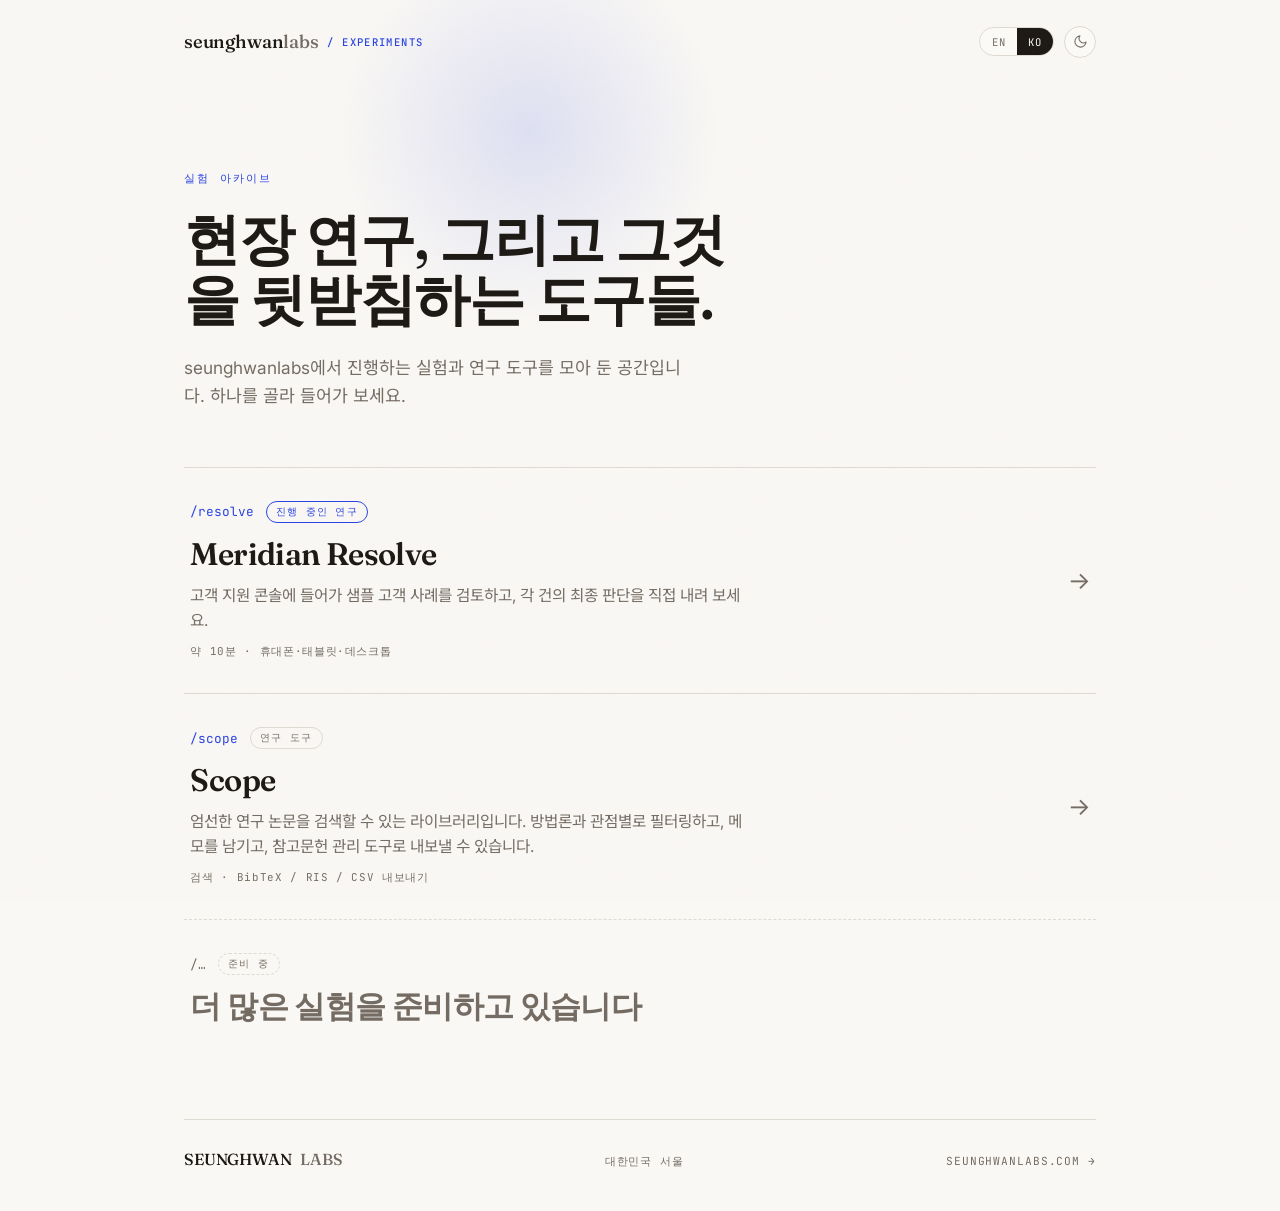
==== public/index.html @ 3697a8cb "Scaffold the experiments hub Static index for experiments.seunghwanlabs.com listing each experiment " ====
<!doctype html>
<html lang="ko">
  <head>
    <meta charset="UTF-8" />
    <meta name="viewport" content="width=device-width, initial-scale=1.0" />
    <title>experiments · seunghwanlabs</title>
    <meta name="description" content="Field studies and research tools from seunghwanlabs." />
    <link rel="icon" href="/favicon.svg" type="image/svg+xml" />
    <meta property="og:title" content="experiments · seunghwanlabs" />
    <meta property="og:description" content="Field studies and research tools from seunghwanlabs." />
    <meta property="og:type" content="website" />
    <meta property="og:url" content="https://experiments.seunghwanlabs.com" />
    <link rel="preconnect" href="https://fonts.googleapis.com" />
    <link rel="preconnect" href="https://fonts.gstatic.com" crossorigin />
    <link
      href="https://fonts.googleapis.com/css2?family=Fraunces:opsz,wght@9..144,400;9..144,500;9..144,600&family=Inter:wght@400;500;600&family=JetBrains+Mono:wght@400;500&family=Noto+Sans+KR:wght@400;500;700&display=swap"
      rel="stylesheet"
    />
    <style>
      :root {
        --bg: hsl(40 30% 97%);
        --fg: hsl(30 16% 9%);
        --card: hsl(42 38% 98%);
        --muted: hsl(38 22% 92%);
        --muted-fg: hsl(32 8% 42%);
        --border: hsl(34 17% 85%);
        --brand: hsl(231 76% 52%);
        --serif: "Fraunces", Georgia, serif;
        --sans: "Inter", "Noto Sans KR", system-ui, sans-serif;
        --mono: "JetBrains Mono", ui-monospace, Menlo, monospace;
      }
      :root[data-theme="dark"] {
        --bg: hsl(30 14% 7%);
        --fg: hsl(38 24% 90%);
        --card: hsl(30 12% 10%);
        --muted: hsl(32 10% 15%);
        --muted-fg: hsl(36 11% 58%);
        --border: hsl(33 10% 18%);
        --brand: hsl(230 92% 68%);
      }

      * { box-sizing: border-box; margin: 0; padding: 0; }
      html { scroll-behavior: smooth; }
      body {
        background: var(--bg);
        color: var(--fg);
        font-family: var(--sans);
        -webkit-font-smoothing: antialiased;
        text-rendering: optimizeLegibility;
        min-height: 100vh;
        position: relative;
        overflow-x: hidden;
      }
      ::selection { background: hsl(var(--brand) / 0.2); }

      .grain {
        position: fixed; inset: 0; pointer-events: none; z-index: 60; opacity: 0.04;
        background-image: url("data:image/svg+xml,%3Csvg xmlns='http://www.w3.org/2000/svg'%3E%3Cfilter id='n'%3E%3CfeTurbulence type='fractalNoise' baseFrequency='0.8' numOctaves='2' stitchTiles='stitch'/%3E%3C/filter%3E%3Crect width='100%25' height='100%25' filter='url(%23n)'/%3E%3C/svg%3E");
        background-size: 180px 180px;
      }

      .wrap { max-width: 62rem; margin: 0 auto; padding: 0 1.5rem; }
      @media (min-width: 720px) { .wrap { padding: 0 2.5rem; } }

      .headline-face {
        font-family: var(--serif);
        font-optical-sizing: auto;
        font-variation-settings: "opsz" 40;
        font-weight: 600;
        letter-spacing: -0.02em;
      }

      .topbar {
        position: relative; z-index: 10;
        display: flex; align-items: center; justify-content: space-between;
        gap: 1rem; padding: 1.6rem 0;
      }
      .wordmark { font-family: var(--serif); font-weight: 500; font-size: 1.15rem; letter-spacing: -0.01em; color: var(--fg); text-decoration: none; display: inline-flex; align-items: baseline; gap: 0.55rem; }
      .wordmark .labs { color: var(--muted-fg); }
      .wordmark .slash { font-family: var(--mono); font-size: 0.66rem; font-weight: 500; letter-spacing: 0.13em; text-transform: uppercase; color: var(--brand); align-self: center; }

      .controls { display: flex; align-items: center; gap: 0.6rem; }
      .seg { display: inline-flex; border: 1px solid var(--border); border-radius: 999px; overflow: hidden; background: var(--card); }
      .seg button { font-family: var(--mono); font-size: 0.66rem; letter-spacing: 0.1em; padding: 0.4rem 0.7rem; border: 0; background: transparent; color: var(--muted-fg); cursor: pointer; transition: color 0.2s, background 0.2s; }
      .seg button[aria-pressed="true"] { background: var(--fg); color: var(--bg); }
      .icon-btn { display: inline-grid; place-items: center; width: 2rem; height: 2rem; border: 1px solid var(--border); border-radius: 999px; background: var(--card); color: var(--muted-fg); cursor: pointer; transition: color 0.2s, border-color 0.2s; }
      .icon-btn:hover { color: var(--fg); border-color: var(--muted-fg); }
      .icon-btn svg { width: 15px; height: 15px; }
      :root[data-theme="dark"] .icon-btn .i-sun { display: block; }
      :root[data-theme="dark"] .icon-btn .i-moon { display: none; }
      .icon-btn .i-sun { display: none; }
      .icon-btn .i-moon { display: block; }
      :focus-visible { outline: 2px solid var(--brand); outline-offset: 3px; border-radius: 4px; }

      .hero { position: relative; z-index: 5; padding: 3.5rem 0 2.5rem; }
      @media (min-width: 720px) { .hero { padding: 5.5rem 0 3.5rem; } }
      .hero::before {
        content: ""; position: absolute; z-index: -1; top: -14rem; left: 8%; width: 34rem; height: 34rem;
        background: radial-gradient(closest-side, hsl(231 76% 52% / 0.13), transparent 70%);
        pointer-events: none;
      }
      .eyebrow { font-family: var(--mono); font-size: 0.7rem; letter-spacing: 0.2em; text-transform: uppercase; color: var(--brand); margin-bottom: 1.4rem; }
      .headline { font-size: clamp(2.1rem, 5.5vw, 3.5rem); line-height: 1.08; text-wrap: balance; max-width: 20ch; color: var(--fg); }
      .lede { color: var(--muted-fg); margin-top: 1.5rem; max-width: 46ch; font-size: 1.08rem; line-height: 1.65; }

      .experiments { position: relative; z-index: 5; padding-bottom: 3rem; }
      .exp {
        display: flex; align-items: center; gap: 1.5rem;
        padding: 2.1rem 0.4rem; border-top: 1px solid var(--border);
        text-decoration: none; color: inherit; cursor: pointer;
        transition: background 0.35s, padding 0.35s;
      }
      .exp:hover { background: hsl(var(--brand) / 0.04); padding-left: 1rem; padding-right: 1rem; }
      .exp-main { flex: 1; min-width: 0; }
      .exp-head { display: flex; align-items: center; gap: 0.7rem; margin-bottom: 0.7rem; flex-wrap: wrap; }
      .exp-path { font-family: var(--mono); font-size: 0.8rem; color: var(--brand); }
      .exp-tag { font-family: var(--mono); font-size: 0.62rem; letter-spacing: 0.12em; text-transform: uppercase; color: var(--muted-fg); border: 1px solid var(--border); border-radius: 999px; padding: 0.18rem 0.6rem; }
      .exp-tag.active { color: var(--brand); border-color: hsl(var(--brand) / 0.4); }
      .exp-name { font-size: clamp(1.5rem, 3.4vw, 1.95rem); margin-bottom: 0.6rem; transition: color 0.25s; }
      .exp:hover .exp-name { color: var(--brand); }
      .exp-desc { color: var(--muted-fg); margin-bottom: 0.7rem; max-width: 56ch; line-height: 1.6; font-size: 0.98rem; }
      .exp-meta { font-family: var(--mono); font-size: 0.68rem; letter-spacing: 0.06em; color: var(--muted-fg); }
      .exp-enter { font-size: 1.5rem; color: var(--muted-fg); flex-shrink: 0; transition: transform 0.35s, color 0.25s; }
      .exp:hover .exp-enter { color: var(--brand); transform: translateX(5px); }

      .exp-soon { border-top: 1px dashed var(--border); cursor: default; opacity: 0.62; }
      .exp-soon:hover { background: transparent; padding-left: 0.4rem; padding-right: 0.4rem; }
      .exp-soon .exp-name, .exp-soon .exp-path { color: var(--muted-fg); }
      .exp-soon .exp-tag { border-style: dashed; }

      .footer { position: relative; z-index: 5; display: flex; flex-wrap: wrap; gap: 0.6rem 1.4rem; align-items: baseline; justify-content: space-between; border-top: 1px solid var(--border); padding: 1.8rem 0 2.6rem; font-family: var(--mono); font-size: 0.7rem; letter-spacing: 0.08em; text-transform: uppercase; color: var(--muted-fg); }
      .footer a { color: var(--muted-fg); text-decoration: none; transition: color 0.2s; }
      .footer a:hover { color: var(--brand); }

      .rise { opacity: 0; transform: translateY(14px); animation: rise 0.7s cubic-bezier(0.22,1,0.36,1) forwards; }
      @keyframes rise { to { opacity: 1; transform: none; } }
      @media (prefers-reduced-motion: reduce) {
        .rise { animation: none; opacity: 1; transform: none; }
        .exp, .exp-name, .exp-enter { transition: none; }
      }
    </style>
  </head>
  <body>
    <div class="grain" aria-hidden="true"></div>

    <div class="wrap">
      <header class="topbar rise">
        <a class="wordmark" href="https://seunghwanlabs.com">
          <span>seunghwan<span class="labs">labs</span></span>
          <span class="slash">/ experiments</span>
        </a>
        <div class="controls">
          <div class="seg" role="group" aria-label="Language">
            <button type="button" data-lang="en">EN</button>
            <button type="button" data-lang="ko">KO</button>
          </div>
          <button type="button" class="icon-btn" id="theme" aria-label="Toggle light or dark theme">
            <svg class="i-moon" viewBox="0 0 24 24" fill="none" stroke="currentColor" stroke-width="1.7" stroke-linecap="round" stroke-linejoin="round"><path d="M21 12.79A9 9 0 1 1 11.21 3 7 7 0 0 0 21 12.79z"/></svg>
            <svg class="i-sun" viewBox="0 0 24 24" fill="none" stroke="currentColor" stroke-width="1.7" stroke-linecap="round" stroke-linejoin="round"><circle cx="12" cy="12" r="4"/><path d="M12 2v2M12 20v2M4.9 4.9l1.4 1.4M17.7 17.7l1.4 1.4M2 12h2M20 12h2M4.9 19.1l1.4-1.4M17.7 6.3l1.4-1.4"/></svg>
          </button>
        </div>
      </header>

      <main>
        <section class="hero">
          <p class="eyebrow rise" style="animation-delay:0.05s" data-en="Experiments" data-ko="실험 아카이브">Experiments</p>
          <h1 class="headline headline-face rise" style="animation-delay:0.12s" data-en="Field studies, and the tools behind them." data-ko="현장 연구, 그리고 그것을 뒷받침하는 도구들.">Field studies, and the tools behind them.</h1>
          <p class="lede rise" style="animation-delay:0.2s" data-en="A working space for the experiments and research tools coming out of seunghwanlabs. Pick one to step inside." data-ko="seunghwanlabs에서 진행하는 실험과 연구 도구를 모아 둔 공간입니다. 하나를 골라 들어가 보세요.">A working space for the experiments and research tools coming out of seunghwanlabs. Pick one to step inside.</p>
        </section>

        <section class="experiments" aria-label="Experiments">
          <a class="exp rise" style="animation-delay:0.3s" href="/resolve">
            <div class="exp-main">
              <div class="exp-head">
                <span class="exp-path">/resolve</span>
                <span class="exp-tag active" data-en="Active study" data-ko="진행 중인 연구">Active study</span>
              </div>
              <h2 class="exp-name headline-face">Meridian Resolve</h2>
              <p class="exp-desc" data-en="Step into a support console, review a set of sample customer cases, and make the final call on each." data-ko="고객 지원 콘솔에 들어가 샘플 고객 사례를 검토하고, 각 건의 최종 판단을 직접 내려 보세요.">Step into a support console, review a set of sample customer cases, and make the final call on each.</p>
              <p class="exp-meta" data-en="About 10 minutes · Phone, tablet, or desktop" data-ko="약 10분 · 휴대폰·태블릿·데스크톱">About 10 minutes · Phone, tablet, or desktop</p>
            </div>
            <span class="exp-enter" aria-hidden="true">&#8594;</span>
          </a>

          <a class="exp rise" style="animation-delay:0.38s" href="/scope">
            <div class="exp-main">
              <div class="exp-head">
                <span class="exp-path">/scope</span>
                <span class="exp-tag" data-en="Research tool" data-ko="연구 도구">Research tool</span>
              </div>
              <h2 class="exp-name headline-face">Scope</h2>
              <p class="exp-desc" data-en="A curated, searchable library of research papers. Filter by method and lens, keep notes, and export to your reference manager." data-ko="엄선한 연구 논문을 검색할 수 있는 라이브러리입니다. 방법론과 관점별로 필터링하고, 메모를 남기고, 참고문헌 관리 도구로 내보낼 수 있습니다.">A curated, searchable library of research papers. Filter by method and lens, keep notes, and export to your reference manager.</p>
              <p class="exp-meta" data-en="Search · BibTeX / RIS / CSV export" data-ko="검색 · BibTeX / RIS / CSV 내보내기">Search · BibTeX / RIS / CSV export</p>
            </div>
            <span class="exp-enter" aria-hidden="true">&#8594;</span>
          </a>

          <div class="exp exp-soon rise" style="animation-delay:0.46s" aria-disabled="true">
            <div class="exp-main">
              <div class="exp-head">
                <span class="exp-path">/&#8230;</span>
                <span class="exp-tag" data-en="Coming soon" data-ko="준비 중">Coming soon</span>
              </div>
              <h2 class="exp-name headline-face" data-en="More experiments in the works" data-ko="더 많은 실험을 준비하고 있습니다">More experiments in the works</h2>
            </div>
          </div>
        </section>
      </main>

      <footer class="footer">
        <span class="wordmark" style="font-size:1rem">seunghwan<span class="labs">labs</span></span>
        <span data-en="Seoul, South Korea" data-ko="대한민국 서울">Seoul, South Korea</span>
        <a href="https://seunghwanlabs.com">seunghwanlabs.com &#8594;</a>
      </footer>
    </div>

    <script>
      (function () {
        var root = document.documentElement;
        try {
          var prefersDark = window.matchMedia && window.matchMedia("(prefers-color-scheme: dark)").matches;
          root.setAttribute("data-theme", prefersDark ? "dark" : "light");
        } catch (e) { root.setAttribute("data-theme", "light"); }

        document.getElementById("theme").addEventListener("click", function () {
          root.setAttribute("data-theme", root.getAttribute("data-theme") === "dark" ? "light" : "dark");
        });

        var nodes = document.querySelectorAll("[data-en]");
        var buttons = document.querySelectorAll(".seg button");
        function setLang(lang) {
          nodes.forEach(function (n) {
            var v = n.getAttribute("data-" + lang);
            if (v !== null) n.textContent = v;
          });
          root.setAttribute("lang", lang);
          buttons.forEach(function (b) {
            b.setAttribute("aria-pressed", String(b.getAttribute("data-lang") === lang));
          });
        }
        buttons.forEach(function (b) {
          b.addEventListener("click", function () { setLang(b.getAttribute("data-lang")); });
        });
        setLang("ko");
      })();
    </script>
  </body>
</html>
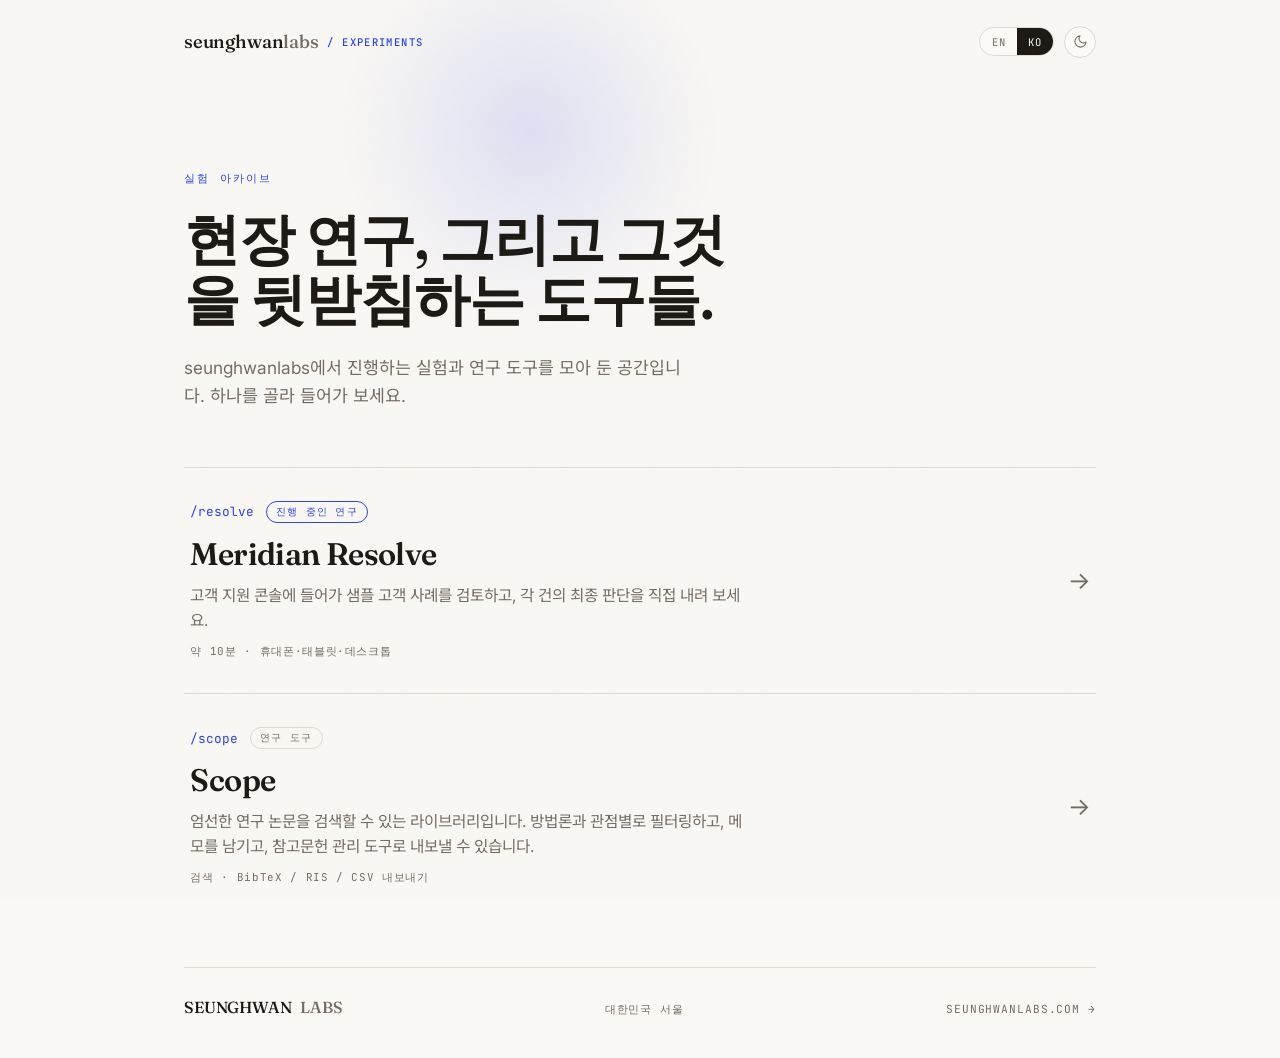
==== commit 4b51839b: "Remove the 'more experiments coming' placeholder row from the hub Co-Authored-By: Claude Opus 4.8 <n" ====
--- a/public/index.html
+++ b/public/index.html
@@ -169,7 +169,7 @@
         </section>
 
         <section class="experiments" aria-label="Experiments">
-          <a class="exp rise" style="animation-delay:0.3s" href="/resolve">
+          <a class="exp rise" style="animation-delay:0.3s" href="/resolve/">
             <div class="exp-main">
               <div class="exp-head">
                 <span class="exp-path">/resolve</span>
@@ -182,7 +182,7 @@
             <span class="exp-enter" aria-hidden="true">&#8594;</span>
           </a>
 
-          <a class="exp rise" style="animation-delay:0.38s" href="/scope">
+          <a class="exp rise" style="animation-delay:0.38s" href="/scope/">
             <div class="exp-main">
               <div class="exp-head">
                 <span class="exp-path">/scope</span>
@@ -194,16 +194,6 @@
             </div>
             <span class="exp-enter" aria-hidden="true">&#8594;</span>
           </a>
-
-          <div class="exp exp-soon rise" style="animation-delay:0.46s" aria-disabled="true">
-            <div class="exp-main">
-              <div class="exp-head">
-                <span class="exp-path">/&#8230;</span>
-                <span class="exp-tag" data-en="Coming soon" data-ko="준비 중">Coming soon</span>
-              </div>
-              <h2 class="exp-name headline-face" data-en="More experiments in the works" data-ko="더 많은 실험을 준비하고 있습니다">More experiments in the works</h2>
-            </div>
-          </div>
         </section>
       </main>
 
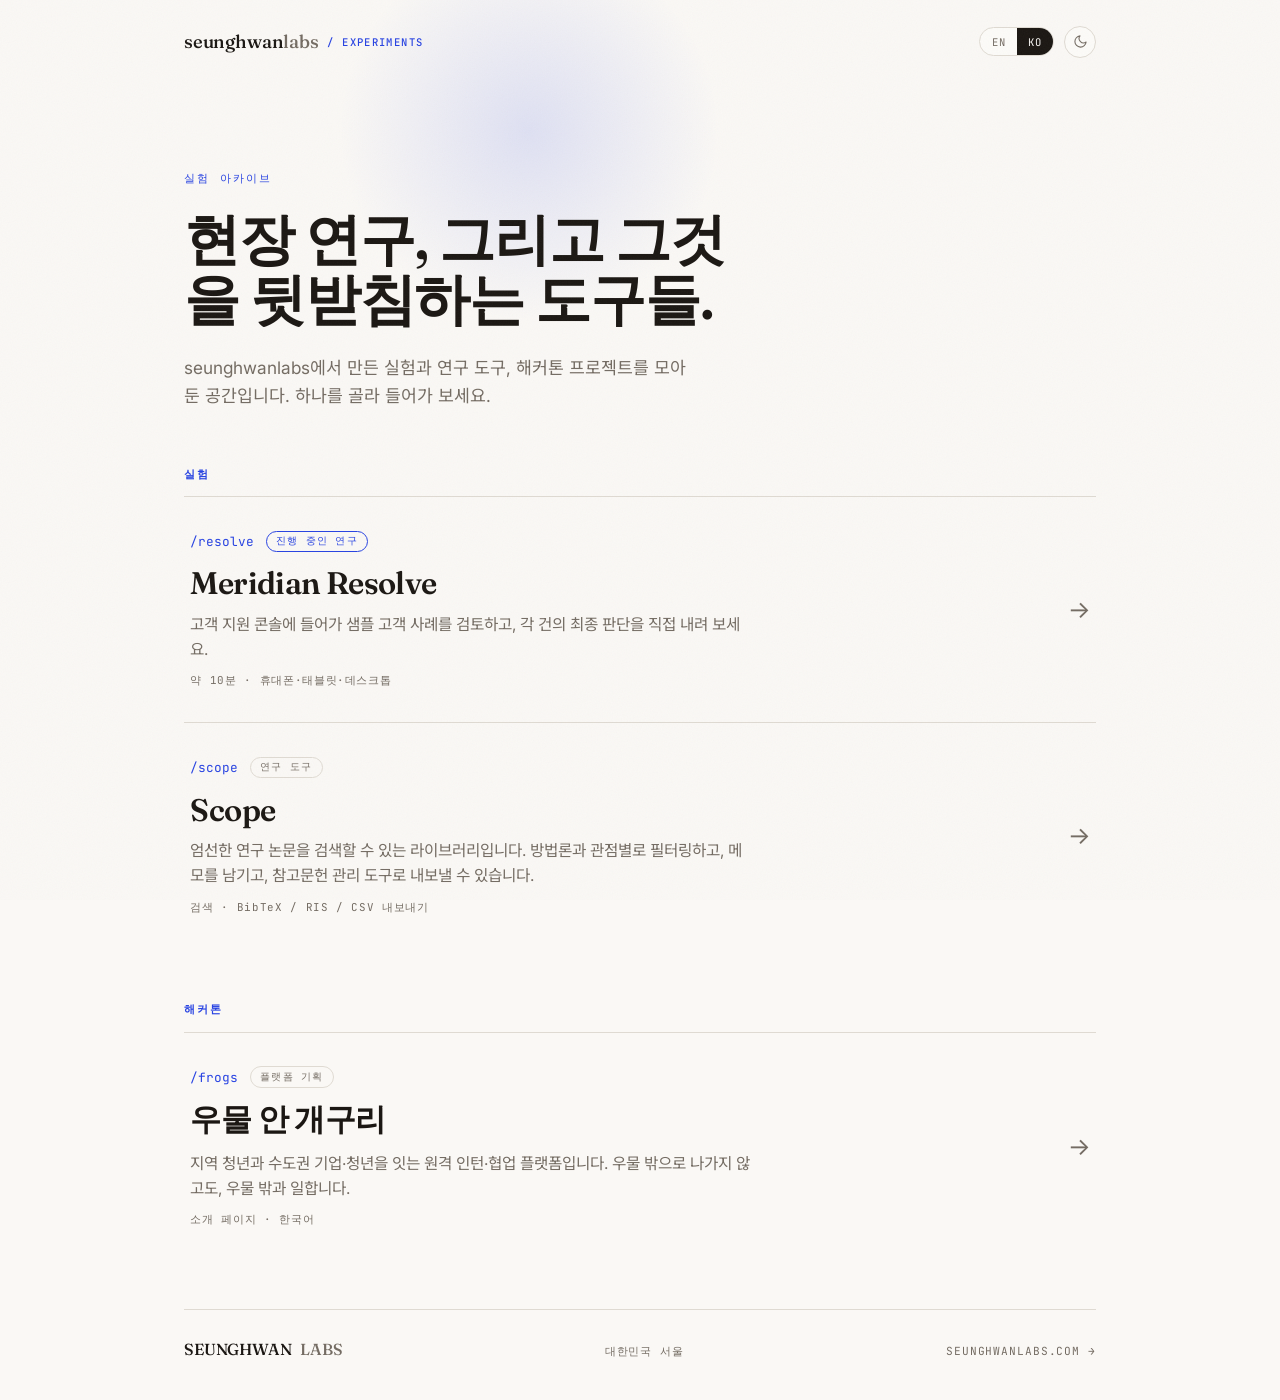
==== commit 02e05840: "Add a Hackathon group to the hub with the Frog in the Well project Host the hackathon pitch page (a " ====
--- a/public/index.html
+++ b/public/index.html
@@ -123,10 +123,9 @@
       .exp-enter { font-size: 1.5rem; color: var(--muted-fg); flex-shrink: 0; transition: transform 0.35s, color 0.25s; }
       .exp:hover .exp-enter { color: var(--brand); transform: translateX(5px); }
 
-      .exp-soon { border-top: 1px dashed var(--border); cursor: default; opacity: 0.62; }
-      .exp-soon:hover { background: transparent; padding-left: 0.4rem; padding-right: 0.4rem; }
-      .exp-soon .exp-name, .exp-soon .exp-path { color: var(--muted-fg); }
-      .exp-soon .exp-tag { border-style: dashed; }
+      /* Heading above each group of entries */
+      .group { font-family: var(--mono); font-size: 0.68rem; letter-spacing: 0.2em; text-transform: uppercase; color: var(--brand); margin: 3.4rem 0 0.9rem; }
+      .group:first-child { margin-top: 0; }
 
       .footer { position: relative; z-index: 5; display: flex; flex-wrap: wrap; gap: 0.6rem 1.4rem; align-items: baseline; justify-content: space-between; border-top: 1px solid var(--border); padding: 1.8rem 0 2.6rem; font-family: var(--mono); font-size: 0.7rem; letter-spacing: 0.08em; text-transform: uppercase; color: var(--muted-fg); }
       .footer a { color: var(--muted-fg); text-decoration: none; transition: color 0.2s; }
@@ -165,10 +164,12 @@
         <section class="hero">
           <p class="eyebrow rise" style="animation-delay:0.05s" data-en="Experiments" data-ko="실험 아카이브">Experiments</p>
           <h1 class="headline headline-face rise" style="animation-delay:0.12s" data-en="Field studies, and the tools behind them." data-ko="현장 연구, 그리고 그것을 뒷받침하는 도구들.">Field studies, and the tools behind them.</h1>
-          <p class="lede rise" style="animation-delay:0.2s" data-en="A working space for the experiments and research tools coming out of seunghwanlabs. Pick one to step inside." data-ko="seunghwanlabs에서 진행하는 실험과 연구 도구를 모아 둔 공간입니다. 하나를 골라 들어가 보세요.">A working space for the experiments and research tools coming out of seunghwanlabs. Pick one to step inside.</p>
+          <p class="lede rise" style="animation-delay:0.2s" data-en="A working space for the experiments, research tools, and hackathon projects coming out of seunghwanlabs. Pick one to step inside." data-ko="seunghwanlabs에서 만든 실험과 연구 도구, 해커톤 프로젝트를 모아 둔 공간입니다. 하나를 골라 들어가 보세요.">A working space for the experiments, research tools, and hackathon projects coming out of seunghwanlabs. Pick one to step inside.</p>
         </section>
 
         <section class="experiments" aria-label="Experiments">
+          <h2 class="group rise" style="animation-delay:0.26s" data-en="Experiments" data-ko="실험">Experiments</h2>
+
           <a class="exp rise" style="animation-delay:0.3s" href="/resolve/">
             <div class="exp-main">
               <div class="exp-head">
@@ -191,6 +192,21 @@
               <h2 class="exp-name headline-face">Scope</h2>
               <p class="exp-desc" data-en="A curated, searchable library of research papers. Filter by method and lens, keep notes, and export to your reference manager." data-ko="엄선한 연구 논문을 검색할 수 있는 라이브러리입니다. 방법론과 관점별로 필터링하고, 메모를 남기고, 참고문헌 관리 도구로 내보낼 수 있습니다.">A curated, searchable library of research papers. Filter by method and lens, keep notes, and export to your reference manager.</p>
               <p class="exp-meta" data-en="Search · BibTeX / RIS / CSV export" data-ko="검색 · BibTeX / RIS / CSV 내보내기">Search · BibTeX / RIS / CSV export</p>
+            </div>
+            <span class="exp-enter" aria-hidden="true">&#8594;</span>
+          </a>
+
+          <h2 class="group rise" style="animation-delay:0.46s" data-en="Hackathon" data-ko="해커톤">Hackathon</h2>
+
+          <a class="exp rise" style="animation-delay:0.5s" href="/frogs/">
+            <div class="exp-main">
+              <div class="exp-head">
+                <span class="exp-path">/frogs</span>
+                <span class="exp-tag" data-en="Platform concept" data-ko="플랫폼 기획">Platform concept</span>
+              </div>
+              <h2 class="exp-name headline-face" data-en="Frog in the Well" data-ko="우물 안 개구리">Frog in the Well</h2>
+              <p class="exp-desc" data-en="A remote internship and collaboration platform connecting young people in Korea's regions with companies and peers in the capital area. Work with the world beyond the well, without leaving it." data-ko="지역 청년과 수도권 기업·청년을 잇는 원격 인턴·협업 플랫폼입니다. 우물 밖으로 나가지 않고도, 우물 밖과 일합니다.">A remote internship and collaboration platform connecting young people in Korea's regions with companies and peers in the capital area. Work with the world beyond the well, without leaving it.</p>
+              <p class="exp-meta" data-en="Pitch page · Korean" data-ko="소개 페이지 · 한국어">Pitch page · Korean</p>
             </div>
             <span class="exp-enter" aria-hidden="true">&#8594;</span>
           </a>
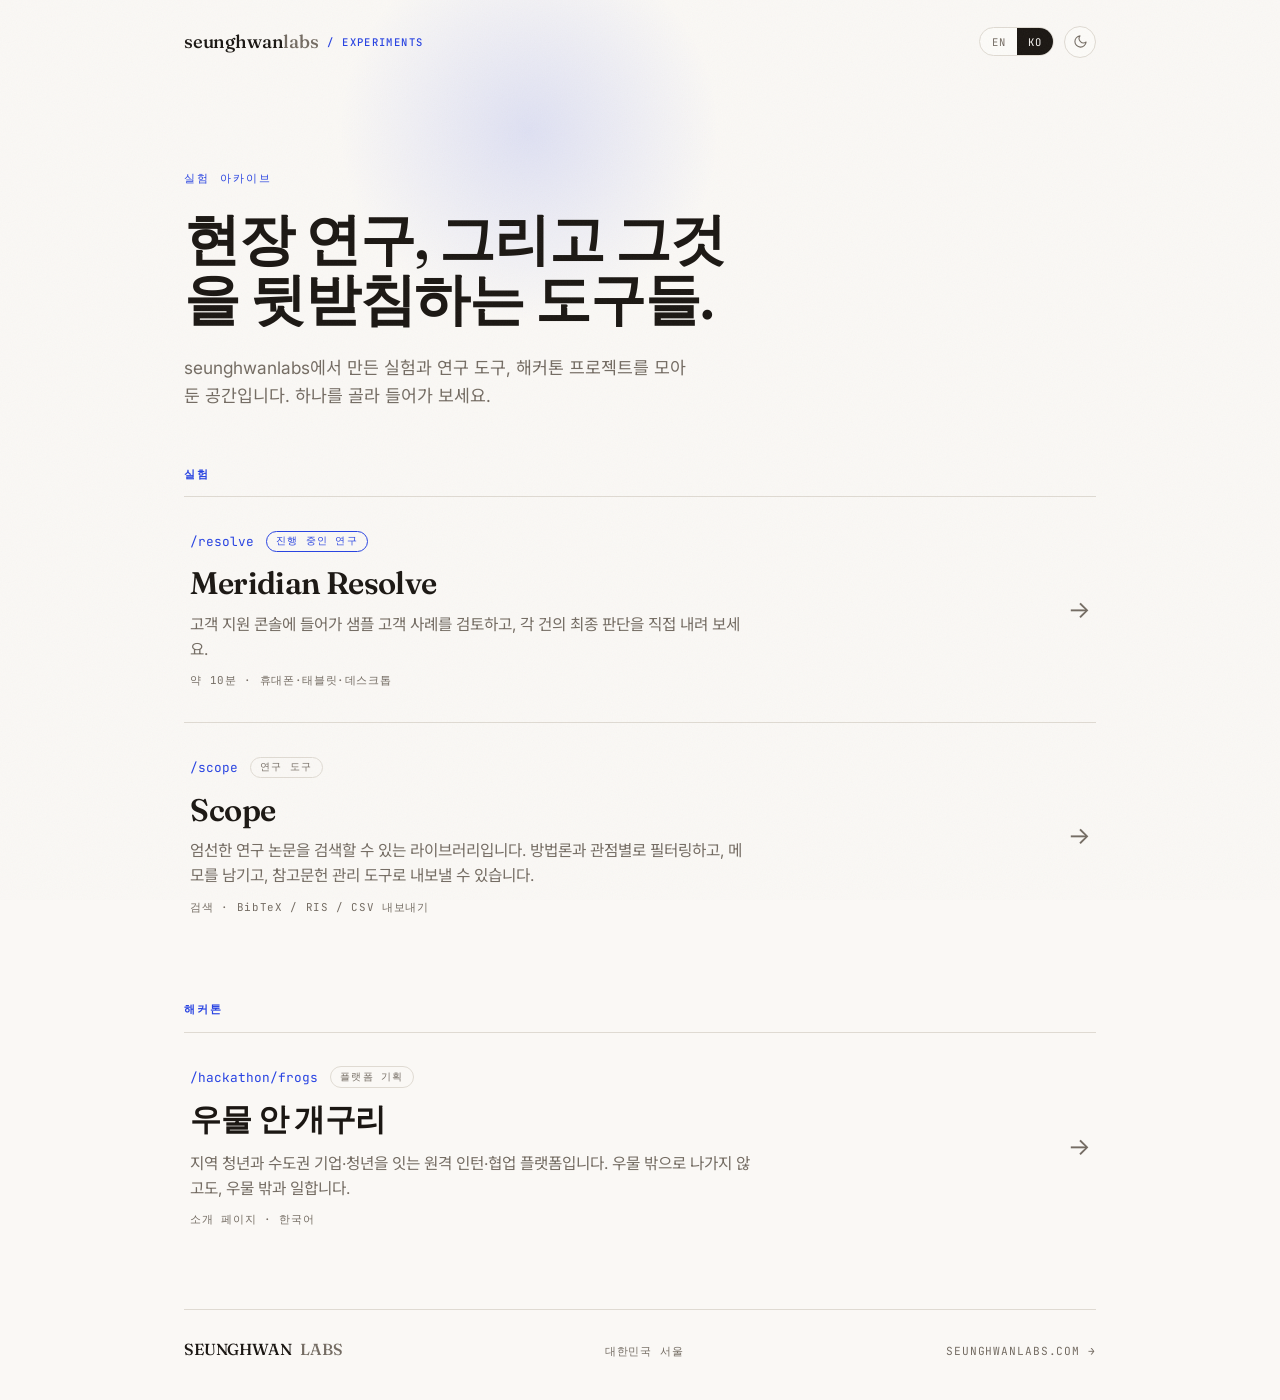
==== commit 38becfc8: "Namespace the hackathon entry at /hackathon/frogs Group hackathon projects under their own path pref" ====
--- a/public/index.html
+++ b/public/index.html
@@ -198,10 +198,10 @@
 
           <h2 class="group rise" style="animation-delay:0.46s" data-en="Hackathon" data-ko="해커톤">Hackathon</h2>
 
-          <a class="exp rise" style="animation-delay:0.5s" href="/frogs/">
+          <a class="exp rise" style="animation-delay:0.5s" href="/hackathon/frogs/">
             <div class="exp-main">
               <div class="exp-head">
-                <span class="exp-path">/frogs</span>
+                <span class="exp-path">/hackathon/frogs</span>
                 <span class="exp-tag" data-en="Platform concept" data-ko="플랫폼 기획">Platform concept</span>
               </div>
               <h2 class="exp-name headline-face" data-en="Frog in the Well" data-ko="우물 안 개구리">Frog in the Well</h2>
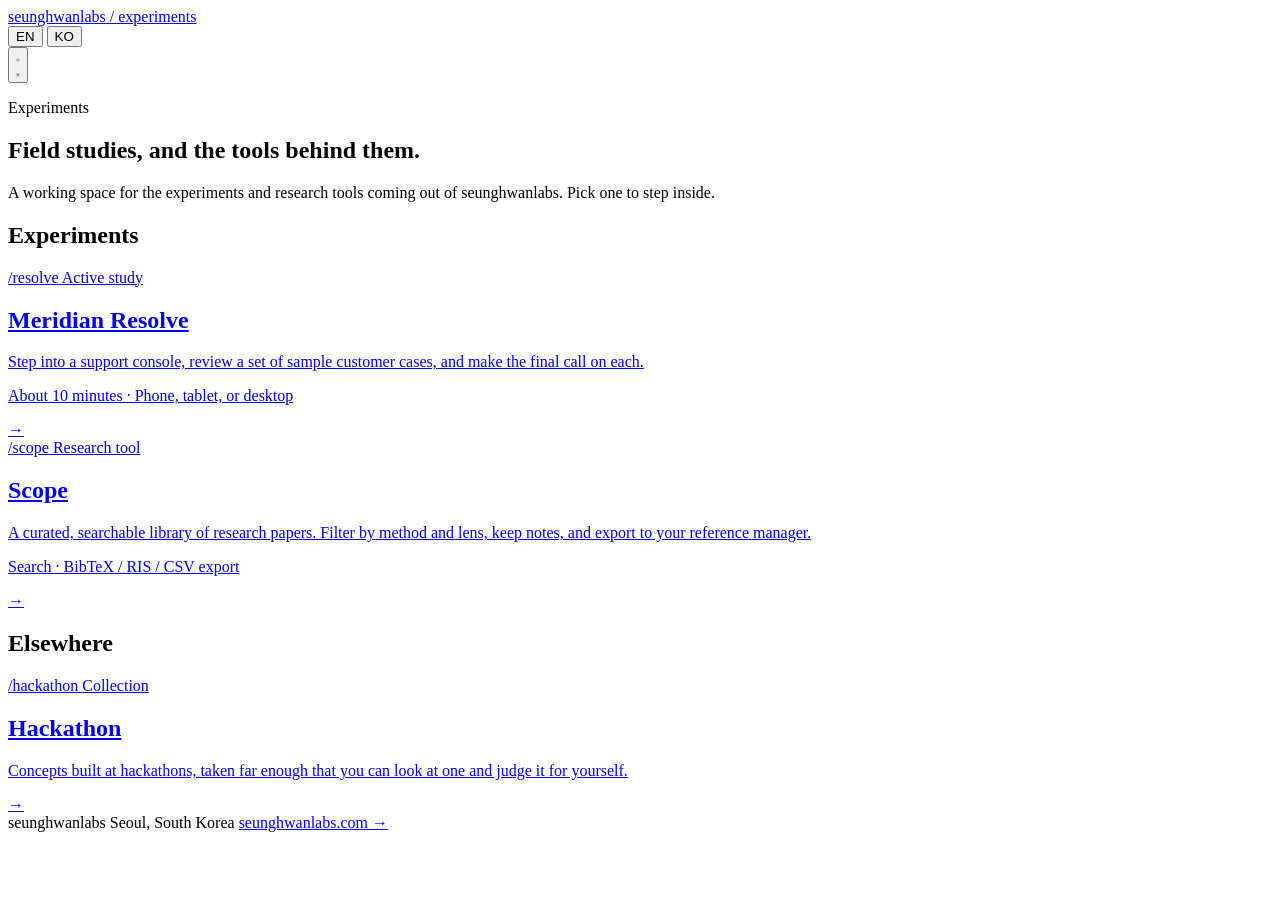
==== commit 7c1677db: "Give the hackathon its own index instead of a group inside Experiments The hackathon work is a diffe" ====
--- a/public/index.html
+++ b/public/index.html
@@ -16,128 +16,7 @@
       href="https://fonts.googleapis.com/css2?family=Fraunces:opsz,wght@9..144,400;9..144,500;9..144,600&family=Inter:wght@400;500;600&family=JetBrains+Mono:wght@400;500&family=Noto+Sans+KR:wght@400;500;700&display=swap"
       rel="stylesheet"
     />
-    <style>
-      :root {
-        --bg: hsl(40 30% 97%);
-        --fg: hsl(30 16% 9%);
-        --card: hsl(42 38% 98%);
-        --muted: hsl(38 22% 92%);
-        --muted-fg: hsl(32 8% 42%);
-        --border: hsl(34 17% 85%);
-        --brand: hsl(231 76% 52%);
-        --serif: "Fraunces", Georgia, serif;
-        --sans: "Inter", "Noto Sans KR", system-ui, sans-serif;
-        --mono: "JetBrains Mono", ui-monospace, Menlo, monospace;
-      }
-      :root[data-theme="dark"] {
-        --bg: hsl(30 14% 7%);
-        --fg: hsl(38 24% 90%);
-        --card: hsl(30 12% 10%);
-        --muted: hsl(32 10% 15%);
-        --muted-fg: hsl(36 11% 58%);
-        --border: hsl(33 10% 18%);
-        --brand: hsl(230 92% 68%);
-      }
-
-      * { box-sizing: border-box; margin: 0; padding: 0; }
-      html { scroll-behavior: smooth; }
-      body {
-        background: var(--bg);
-        color: var(--fg);
-        font-family: var(--sans);
-        -webkit-font-smoothing: antialiased;
-        text-rendering: optimizeLegibility;
-        min-height: 100vh;
-        position: relative;
-        overflow-x: hidden;
-      }
-      ::selection { background: hsl(var(--brand) / 0.2); }
-
-      .grain {
-        position: fixed; inset: 0; pointer-events: none; z-index: 60; opacity: 0.04;
-        background-image: url("data:image/svg+xml,%3Csvg xmlns='http://www.w3.org/2000/svg'%3E%3Cfilter id='n'%3E%3CfeTurbulence type='fractalNoise' baseFrequency='0.8' numOctaves='2' stitchTiles='stitch'/%3E%3C/filter%3E%3Crect width='100%25' height='100%25' filter='url(%23n)'/%3E%3C/svg%3E");
-        background-size: 180px 180px;
-      }
-
-      .wrap { max-width: 62rem; margin: 0 auto; padding: 0 1.5rem; }
-      @media (min-width: 720px) { .wrap { padding: 0 2.5rem; } }
-
-      .headline-face {
-        font-family: var(--serif);
-        font-optical-sizing: auto;
-        font-variation-settings: "opsz" 40;
-        font-weight: 600;
-        letter-spacing: -0.02em;
-      }
-
-      .topbar {
-        position: relative; z-index: 10;
-        display: flex; align-items: center; justify-content: space-between;
-        gap: 1rem; padding: 1.6rem 0;
-      }
-      .wordmark { font-family: var(--serif); font-weight: 500; font-size: 1.15rem; letter-spacing: -0.01em; color: var(--fg); text-decoration: none; display: inline-flex; align-items: baseline; gap: 0.55rem; }
-      .wordmark .labs { color: var(--muted-fg); }
-      .wordmark .slash { font-family: var(--mono); font-size: 0.66rem; font-weight: 500; letter-spacing: 0.13em; text-transform: uppercase; color: var(--brand); align-self: center; }
-
-      .controls { display: flex; align-items: center; gap: 0.6rem; }
-      .seg { display: inline-flex; border: 1px solid var(--border); border-radius: 999px; overflow: hidden; background: var(--card); }
-      .seg button { font-family: var(--mono); font-size: 0.66rem; letter-spacing: 0.1em; padding: 0.4rem 0.7rem; border: 0; background: transparent; color: var(--muted-fg); cursor: pointer; transition: color 0.2s, background 0.2s; }
-      .seg button[aria-pressed="true"] { background: var(--fg); color: var(--bg); }
-      .icon-btn { display: inline-grid; place-items: center; width: 2rem; height: 2rem; border: 1px solid var(--border); border-radius: 999px; background: var(--card); color: var(--muted-fg); cursor: pointer; transition: color 0.2s, border-color 0.2s; }
-      .icon-btn:hover { color: var(--fg); border-color: var(--muted-fg); }
-      .icon-btn svg { width: 15px; height: 15px; }
-      :root[data-theme="dark"] .icon-btn .i-sun { display: block; }
-      :root[data-theme="dark"] .icon-btn .i-moon { display: none; }
-      .icon-btn .i-sun { display: none; }
-      .icon-btn .i-moon { display: block; }
-      :focus-visible { outline: 2px solid var(--brand); outline-offset: 3px; border-radius: 4px; }
-
-      .hero { position: relative; z-index: 5; padding: 3.5rem 0 2.5rem; }
-      @media (min-width: 720px) { .hero { padding: 5.5rem 0 3.5rem; } }
-      .hero::before {
-        content: ""; position: absolute; z-index: -1; top: -14rem; left: 8%; width: 34rem; height: 34rem;
-        background: radial-gradient(closest-side, hsl(231 76% 52% / 0.13), transparent 70%);
-        pointer-events: none;
-      }
-      .eyebrow { font-family: var(--mono); font-size: 0.7rem; letter-spacing: 0.2em; text-transform: uppercase; color: var(--brand); margin-bottom: 1.4rem; }
-      .headline { font-size: clamp(2.1rem, 5.5vw, 3.5rem); line-height: 1.08; text-wrap: balance; max-width: 20ch; color: var(--fg); }
-      .lede { color: var(--muted-fg); margin-top: 1.5rem; max-width: 46ch; font-size: 1.08rem; line-height: 1.65; }
-
-      .experiments { position: relative; z-index: 5; padding-bottom: 3rem; }
-      .exp {
-        display: flex; align-items: center; gap: 1.5rem;
-        padding: 2.1rem 0.4rem; border-top: 1px solid var(--border);
-        text-decoration: none; color: inherit; cursor: pointer;
-        transition: background 0.35s, padding 0.35s;
-      }
-      .exp:hover { background: hsl(var(--brand) / 0.04); padding-left: 1rem; padding-right: 1rem; }
-      .exp-main { flex: 1; min-width: 0; }
-      .exp-head { display: flex; align-items: center; gap: 0.7rem; margin-bottom: 0.7rem; flex-wrap: wrap; }
-      .exp-path { font-family: var(--mono); font-size: 0.8rem; color: var(--brand); }
-      .exp-tag { font-family: var(--mono); font-size: 0.62rem; letter-spacing: 0.12em; text-transform: uppercase; color: var(--muted-fg); border: 1px solid var(--border); border-radius: 999px; padding: 0.18rem 0.6rem; }
-      .exp-tag.active { color: var(--brand); border-color: hsl(var(--brand) / 0.4); }
-      .exp-name { font-size: clamp(1.5rem, 3.4vw, 1.95rem); margin-bottom: 0.6rem; transition: color 0.25s; }
-      .exp:hover .exp-name { color: var(--brand); }
-      .exp-desc { color: var(--muted-fg); margin-bottom: 0.7rem; max-width: 56ch; line-height: 1.6; font-size: 0.98rem; }
-      .exp-meta { font-family: var(--mono); font-size: 0.68rem; letter-spacing: 0.06em; color: var(--muted-fg); }
-      .exp-enter { font-size: 1.5rem; color: var(--muted-fg); flex-shrink: 0; transition: transform 0.35s, color 0.25s; }
-      .exp:hover .exp-enter { color: var(--brand); transform: translateX(5px); }
-
-      /* Heading above each group of entries */
-      .group { font-family: var(--mono); font-size: 0.68rem; letter-spacing: 0.2em; text-transform: uppercase; color: var(--brand); margin: 3.4rem 0 0.9rem; }
-      .group:first-child { margin-top: 0; }
-
-      .footer { position: relative; z-index: 5; display: flex; flex-wrap: wrap; gap: 0.6rem 1.4rem; align-items: baseline; justify-content: space-between; border-top: 1px solid var(--border); padding: 1.8rem 0 2.6rem; font-family: var(--mono); font-size: 0.7rem; letter-spacing: 0.08em; text-transform: uppercase; color: var(--muted-fg); }
-      .footer a { color: var(--muted-fg); text-decoration: none; transition: color 0.2s; }
-      .footer a:hover { color: var(--brand); }
-
-      .rise { opacity: 0; transform: translateY(14px); animation: rise 0.7s cubic-bezier(0.22,1,0.36,1) forwards; }
-      @keyframes rise { to { opacity: 1; transform: none; } }
-      @media (prefers-reduced-motion: reduce) {
-        .rise { animation: none; opacity: 1; transform: none; }
-        .exp, .exp-name, .exp-enter { transition: none; }
-      }
-    </style>
+    <link rel="stylesheet" href="/assets/hub.css" />
   </head>
   <body>
     <div class="grain" aria-hidden="true"></div>
@@ -164,7 +43,7 @@
         <section class="hero">
           <p class="eyebrow rise" style="animation-delay:0.05s" data-en="Experiments" data-ko="실험 아카이브">Experiments</p>
           <h1 class="headline headline-face rise" style="animation-delay:0.12s" data-en="Field studies, and the tools behind them." data-ko="현장 연구, 그리고 그것을 뒷받침하는 도구들.">Field studies, and the tools behind them.</h1>
-          <p class="lede rise" style="animation-delay:0.2s" data-en="A working space for the experiments, research tools, and hackathon projects coming out of seunghwanlabs. Pick one to step inside." data-ko="seunghwanlabs에서 만든 실험과 연구 도구, 해커톤 프로젝트를 모아 둔 공간입니다. 하나를 골라 들어가 보세요.">A working space for the experiments, research tools, and hackathon projects coming out of seunghwanlabs. Pick one to step inside.</p>
+          <p class="lede rise" style="animation-delay:0.2s" data-en="A working space for the experiments and research tools coming out of seunghwanlabs. Pick one to step inside." data-ko="seunghwanlabs에서 만든 실험과 연구 도구를 모아 둔 공간입니다. 하나를 골라 들어가 보세요.">A working space for the experiments and research tools coming out of seunghwanlabs. Pick one to step inside.</p>
         </section>
 
         <section class="experiments" aria-label="Experiments">
@@ -195,18 +74,21 @@
             </div>
             <span class="exp-enter" aria-hidden="true">&#8594;</span>
           </a>
+        </section>
 
-          <h2 class="group rise" style="animation-delay:0.46s" data-en="Hackathon" data-ko="해커톤">Hackathon</h2>
+        <!-- The hackathon work is its own track, not an experiment, so it gets its own index
+             at /hackathon/ and only a door from here. The projects are listed there, once. -->
+        <section class="experiments" aria-label="Hackathon">
+          <h2 class="group rise" style="animation-delay:0.46s" data-en="Elsewhere" data-ko="다른 작업">Elsewhere</h2>
 
-          <a class="exp rise" style="animation-delay:0.5s" href="/hackathon/frogs/">
+          <a class="exp rise" style="animation-delay:0.5s" href="/hackathon/">
             <div class="exp-main">
               <div class="exp-head">
-                <span class="exp-path">/hackathon/frogs</span>
-                <span class="exp-tag" data-en="Platform concept" data-ko="플랫폼 기획">Platform concept</span>
+                <span class="exp-path">/hackathon</span>
+                <span class="exp-tag" data-en="Collection" data-ko="모음">Collection</span>
               </div>
-              <h2 class="exp-name headline-face" data-en="Frog in the Well" data-ko="우물 안 개구리">Frog in the Well</h2>
-              <p class="exp-desc" data-en="A remote internship and collaboration platform connecting young people in Korea's regions with companies and peers in the capital area. Work with the world beyond the well, without leaving it." data-ko="지역 청년과 수도권 기업·청년을 잇는 원격 인턴·협업 플랫폼입니다. 우물 밖으로 나가지 않고도, 우물 밖과 일합니다.">A remote internship and collaboration platform connecting young people in Korea's regions with companies and peers in the capital area. Work with the world beyond the well, without leaving it.</p>
-              <p class="exp-meta" data-en="Pitch page · Korean" data-ko="소개 페이지 · 한국어">Pitch page · Korean</p>
+              <h2 class="exp-name headline-face" data-en="Hackathon" data-ko="해커톤">Hackathon</h2>
+              <p class="exp-desc" data-en="Concepts built at hackathons, taken far enough that you can look at one and judge it for yourself." data-ko="해커톤에서 만든 기획들입니다. 직접 보고 판단할 수 있을 만큼 구체화했습니다.">Concepts built at hackathons, taken far enough that you can look at one and judge it for yourself.</p>
             </div>
             <span class="exp-enter" aria-hidden="true">&#8594;</span>
           </a>
@@ -220,35 +102,6 @@
       </footer>
     </div>
 
-    <script>
-      (function () {
-        var root = document.documentElement;
-        try {
-          var prefersDark = window.matchMedia && window.matchMedia("(prefers-color-scheme: dark)").matches;
-          root.setAttribute("data-theme", prefersDark ? "dark" : "light");
-        } catch (e) { root.setAttribute("data-theme", "light"); }
-
-        document.getElementById("theme").addEventListener("click", function () {
-          root.setAttribute("data-theme", root.getAttribute("data-theme") === "dark" ? "light" : "dark");
-        });
-
-        var nodes = document.querySelectorAll("[data-en]");
-        var buttons = document.querySelectorAll(".seg button");
-        function setLang(lang) {
-          nodes.forEach(function (n) {
-            var v = n.getAttribute("data-" + lang);
-            if (v !== null) n.textContent = v;
-          });
-          root.setAttribute("lang", lang);
-          buttons.forEach(function (b) {
-            b.setAttribute("aria-pressed", String(b.getAttribute("data-lang") === lang));
-          });
-        }
-        buttons.forEach(function (b) {
-          b.addEventListener("click", function () { setLang(b.getAttribute("data-lang")); });
-        });
-        setLang("ko");
-      })();
-    </script>
+    <script src="/assets/hub.js"></script>
   </body>
 </html>
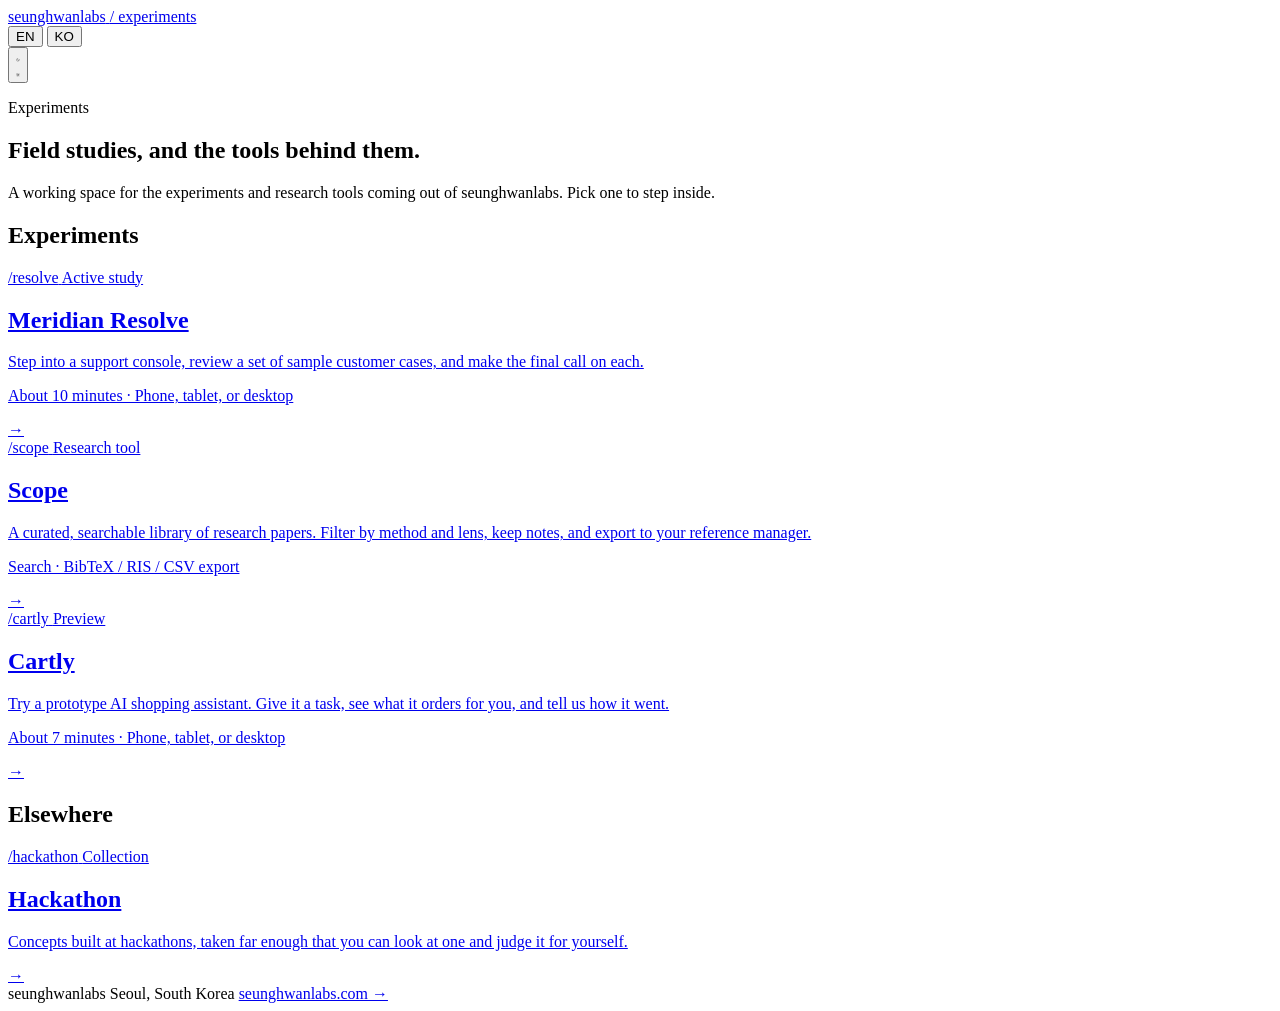
==== commit 30ca2edc: "Add Cartly to the hub as a preview Links to /cartly/?mode=demo so hub visits are tagged demo and nev" ====
--- a/public/index.html
+++ b/public/index.html
@@ -74,14 +74,28 @@
             </div>
             <span class="exp-enter" aria-hidden="true">&#8594;</span>
           </a>
+          <!-- Links to demo mode so visits are tagged demo and never enter the study data or
+               fill a condition. Real participants arrive through the panel link instead. -->
+          <a class="exp rise" style="animation-delay:0.46s" href="/cartly/?mode=demo">
+            <div class="exp-main">
+              <div class="exp-head">
+                <span class="exp-path">/cartly</span>
+                <span class="exp-tag" data-en="Preview" data-ko="미리 보기">Preview</span>
+              </div>
+              <h2 class="exp-name headline-face">Cartly</h2>
+              <p class="exp-desc" data-en="Try a prototype AI shopping assistant. Give it a task, see what it orders for you, and tell us how it went." data-ko="프로토타입 AI 쇼핑 어시스턴트를 직접 사용해 보세요. 할 일을 맡기고, 대신 주문한 결과를 확인한 뒤 어땠는지 알려 주세요.">Try a prototype AI shopping assistant. Give it a task, see what it orders for you, and tell us how it went.</p>
+              <p class="exp-meta" data-en="About 7 minutes · Phone, tablet, or desktop" data-ko="약 7분 · 휴대폰·태블릿·데스크톱">About 7 minutes · Phone, tablet, or desktop</p>
+            </div>
+            <span class="exp-enter" aria-hidden="true">&#8594;</span>
+          </a>
         </section>
 
         <!-- The hackathon work is its own track, not an experiment, so it gets its own index
              at /hackathon/ and only a door from here. The projects are listed there, once. -->
         <section class="experiments" aria-label="Hackathon">
-          <h2 class="group rise" style="animation-delay:0.46s" data-en="Elsewhere" data-ko="다른 작업">Elsewhere</h2>
+          <h2 class="group rise" style="animation-delay:0.54s" data-en="Elsewhere" data-ko="다른 작업">Elsewhere</h2>
 
-          <a class="exp rise" style="animation-delay:0.5s" href="/hackathon/">
+          <a class="exp rise" style="animation-delay:0.58s" href="/hackathon/">
             <div class="exp-main">
               <div class="exp-head">
                 <span class="exp-path">/hackathon</span>
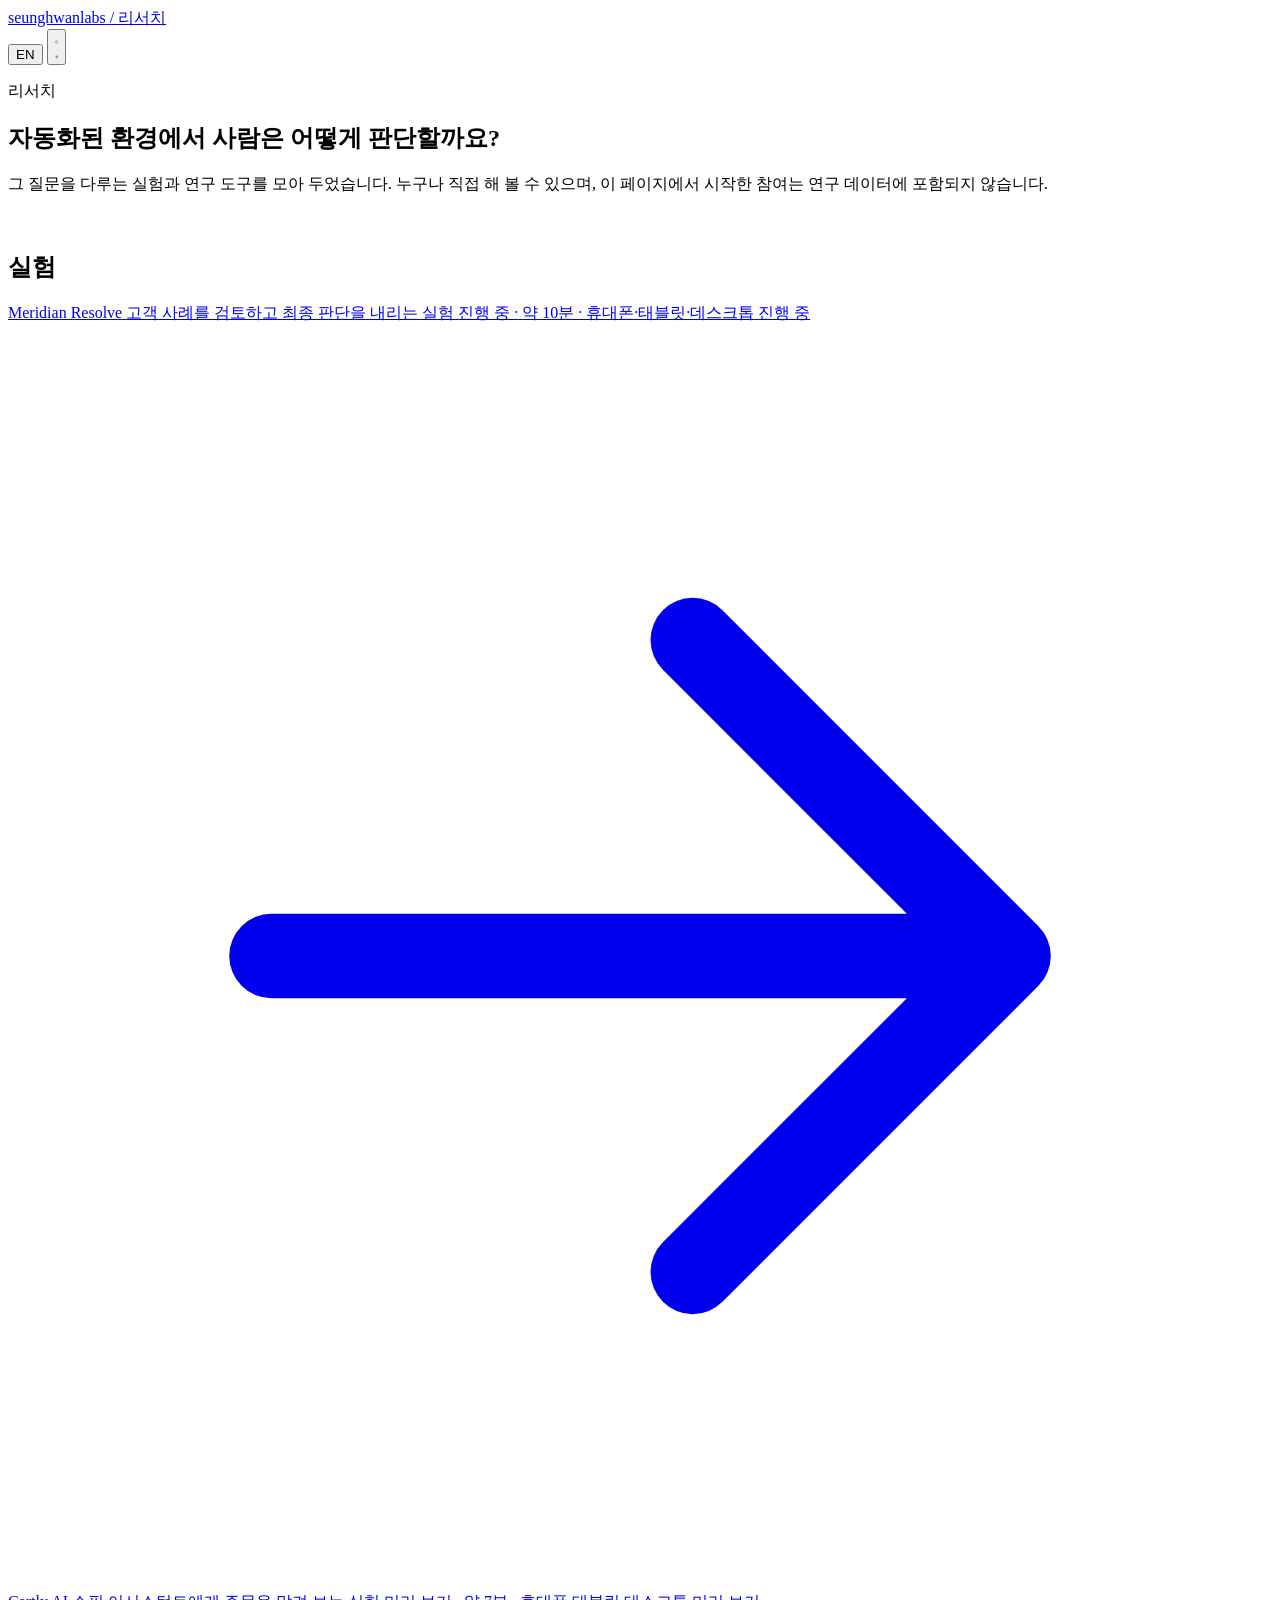
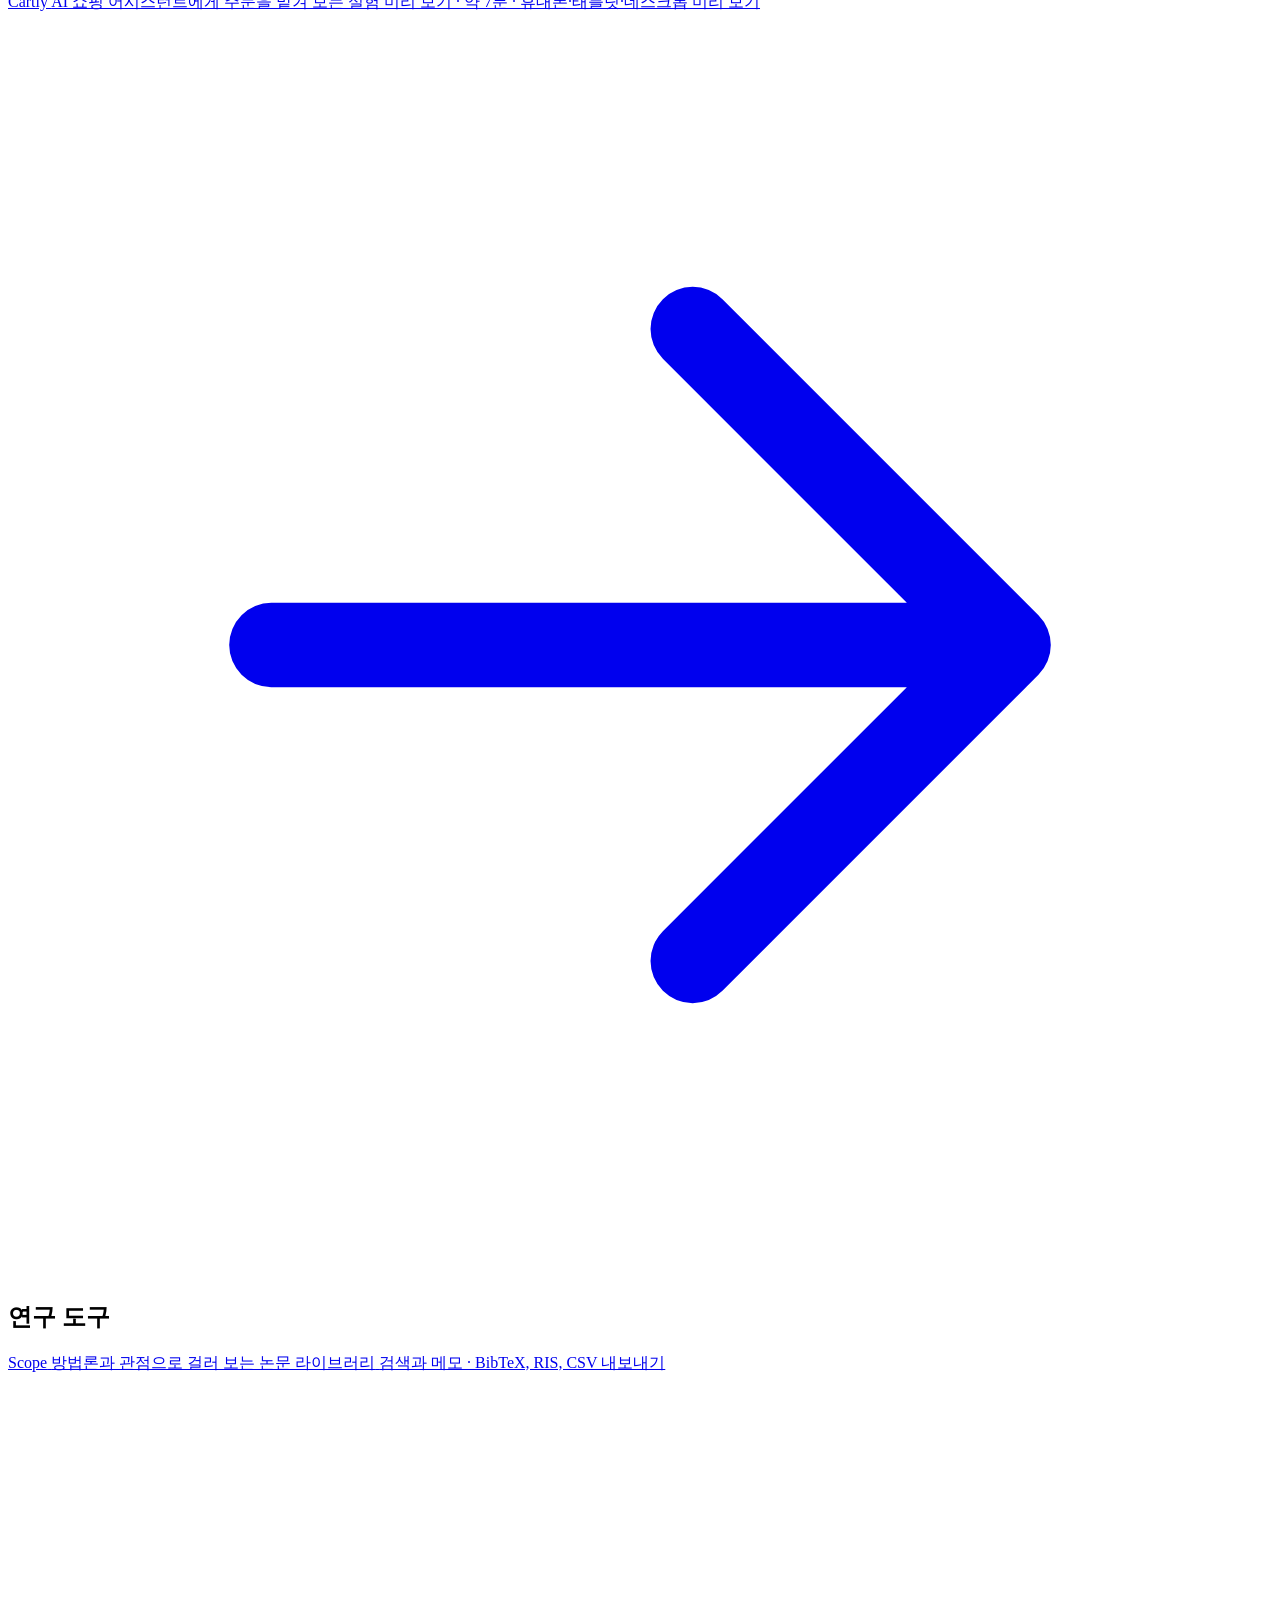
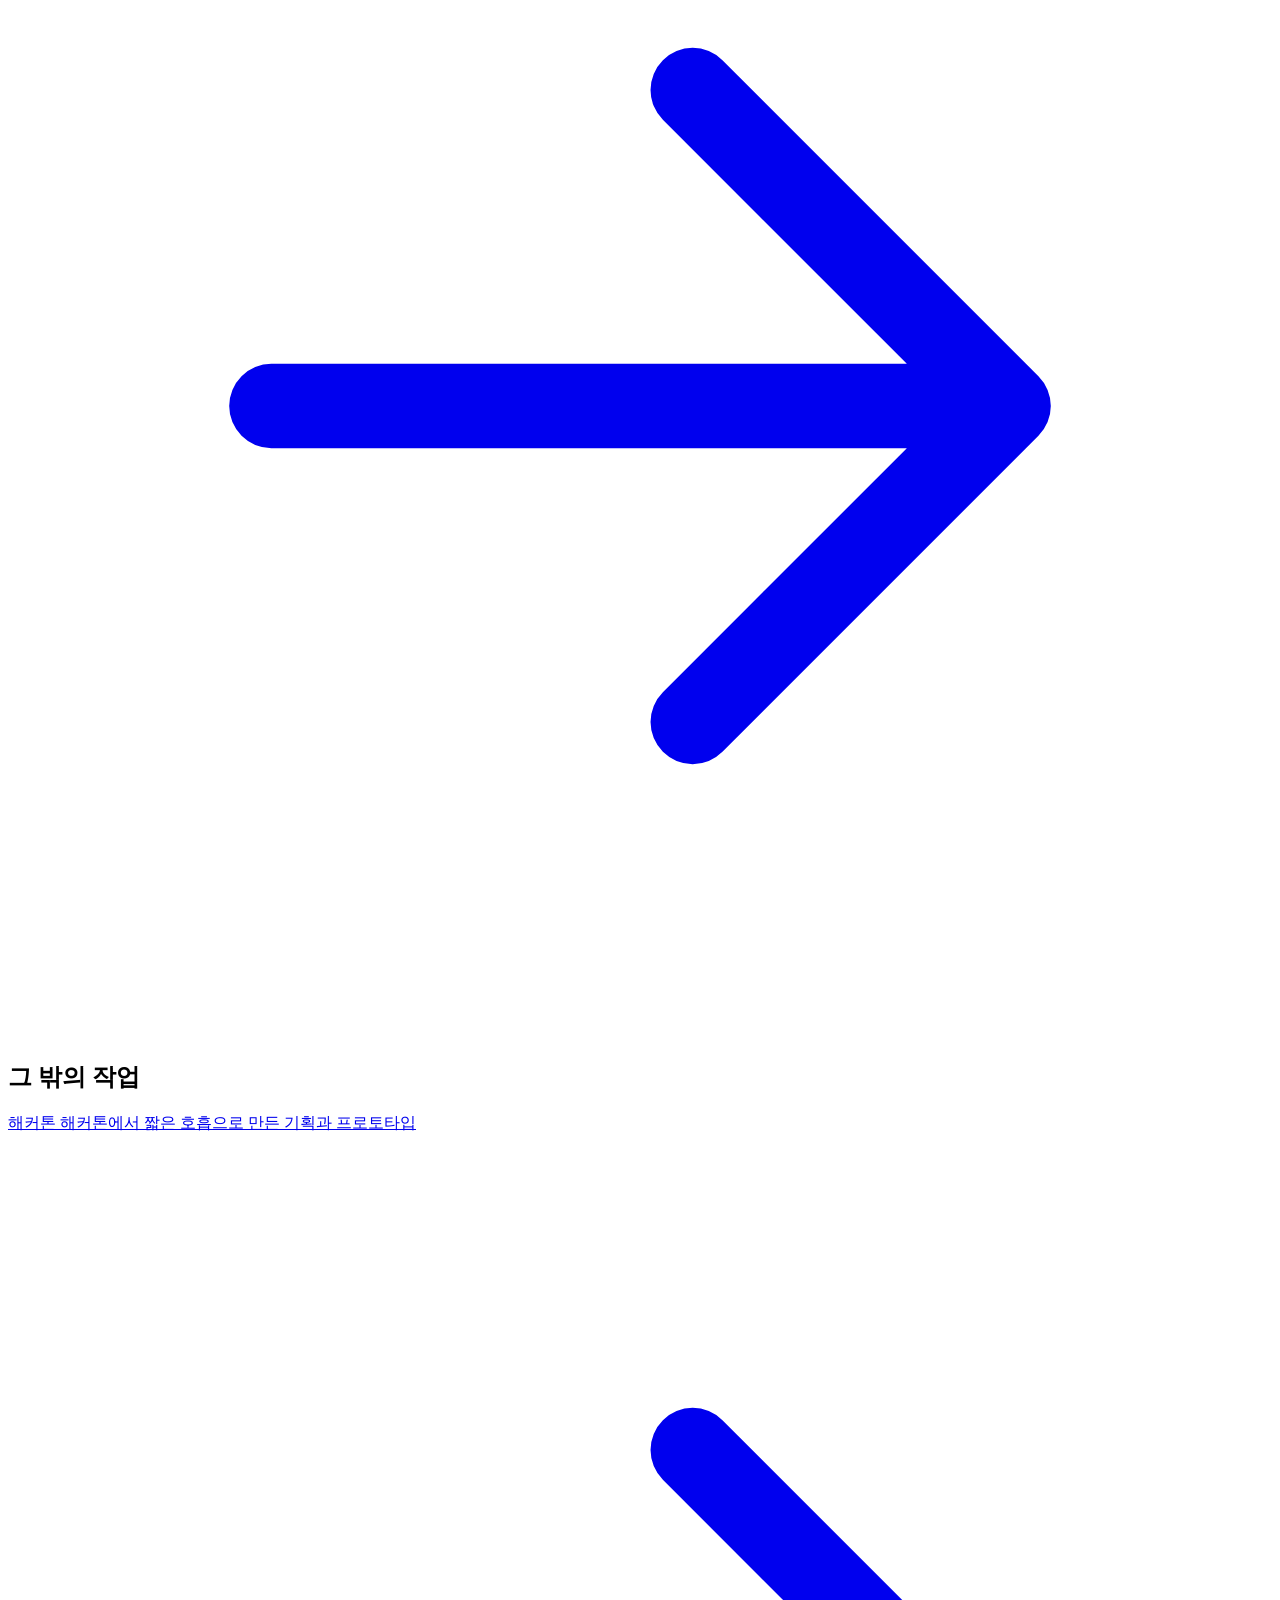
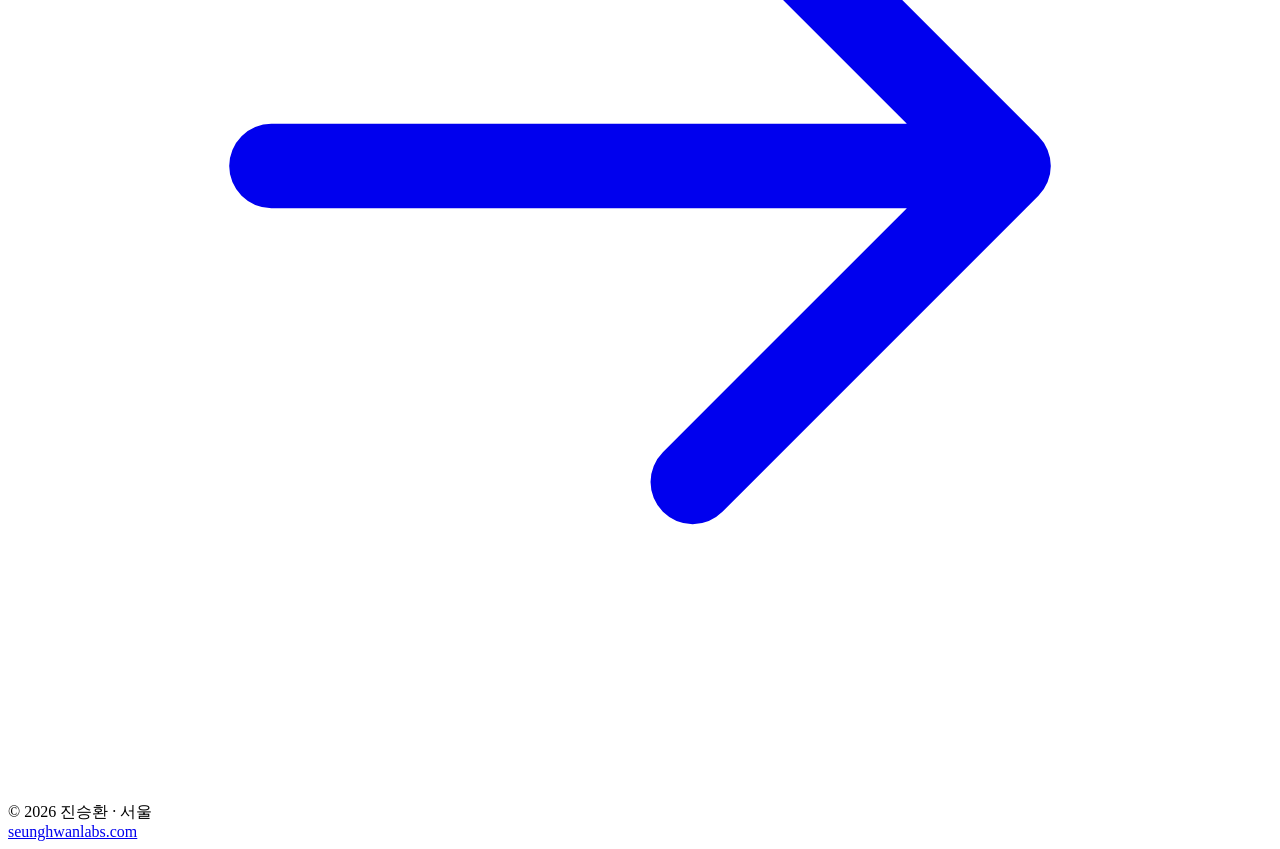
==== commit dd1ca1ae: "Match the hub to seunghwanlabs.com's paper-and-ink redesign Same palette, Gowun Batang and IBM Plex " ====
--- a/public/index.html
+++ b/public/index.html
@@ -3,116 +3,117 @@
   <head>
     <meta charset="UTF-8" />
     <meta name="viewport" content="width=device-width, initial-scale=1.0" />
-    <title>experiments · seunghwanlabs</title>
-    <meta name="description" content="Field studies and research tools from seunghwanlabs." />
+    <title>리서치 · seunghwanlabs</title>
+    <meta name="description" content="Field studies and experiments on how people decide in automated settings, and the tools behind them. Seung Hwan Jin, seunghwanlabs." />
     <link rel="icon" href="/favicon.svg" type="image/svg+xml" />
-    <meta property="og:title" content="experiments · seunghwanlabs" />
-    <meta property="og:description" content="Field studies and research tools from seunghwanlabs." />
+    <meta property="og:title" content="리서치 · seunghwanlabs" />
+    <meta property="og:description" content="Field studies and experiments on how people decide in automated settings." />
     <meta property="og:type" content="website" />
     <meta property="og:url" content="https://experiments.seunghwanlabs.com" />
+    <meta name="theme-color" content="#f6f2ea" media="(prefers-color-scheme: light)" />
+    <meta name="theme-color" content="#16130f" media="(prefers-color-scheme: dark)" />
+    <script>
+      try { document.documentElement.setAttribute("data-theme", matchMedia("(prefers-color-scheme: dark)").matches ? "dark" : "light"); } catch (e) {}
+    </script>
     <link rel="preconnect" href="https://fonts.googleapis.com" />
     <link rel="preconnect" href="https://fonts.gstatic.com" crossorigin />
     <link
-      href="https://fonts.googleapis.com/css2?family=Fraunces:opsz,wght@9..144,400;9..144,500;9..144,600&family=Inter:wght@400;500;600&family=JetBrains+Mono:wght@400;500&family=Noto+Sans+KR:wght@400;500;700&display=swap"
+      href="https://fonts.googleapis.com/css2?family=Gowun+Batang:wght@400;700&family=IBM+Plex+Sans+KR:wght@400;500;600&display=swap"
       rel="stylesheet"
     />
     <link rel="stylesheet" href="/assets/hub.css" />
   </head>
   <body>
-    <div class="grain" aria-hidden="true"></div>
-
     <div class="wrap">
-      <header class="topbar rise">
+      <header class="topbar">
         <a class="wordmark" href="https://seunghwanlabs.com">
-          <span>seunghwan<span class="labs">labs</span></span>
-          <span class="slash">/ experiments</span>
+          <span class="name">seunghwan</span><span class="labs">labs</span>
+          <span class="where" data-en="/ Research" data-ko="/ 리서치">/ 리서치</span>
         </a>
         <div class="controls">
-          <div class="seg" role="group" aria-label="Language">
-            <button type="button" data-lang="en">EN</button>
-            <button type="button" data-lang="ko">KO</button>
-          </div>
-          <button type="button" class="icon-btn" id="theme" aria-label="Toggle light or dark theme">
-            <svg class="i-moon" viewBox="0 0 24 24" fill="none" stroke="currentColor" stroke-width="1.7" stroke-linecap="round" stroke-linejoin="round"><path d="M21 12.79A9 9 0 1 1 11.21 3 7 7 0 0 0 21 12.79z"/></svg>
-            <svg class="i-sun" viewBox="0 0 24 24" fill="none" stroke="currentColor" stroke-width="1.7" stroke-linecap="round" stroke-linejoin="round"><circle cx="12" cy="12" r="4"/><path d="M12 2v2M12 20v2M4.9 4.9l1.4 1.4M17.7 17.7l1.4 1.4M2 12h2M20 12h2M4.9 19.1l1.4-1.4M17.7 6.3l1.4-1.4"/></svg>
+          <button type="button" id="lang" aria-label="Switch to English">EN</button>
+          <button type="button" id="theme" aria-label="Toggle light or dark theme">
+            <svg class="i-moon" viewBox="0 0 24 24" fill="none" stroke="currentColor" stroke-width="1.6" stroke-linecap="round" stroke-linejoin="round" aria-hidden="true"><path d="M21 12.79A9 9 0 1 1 11.21 3 7 7 0 0 0 21 12.79z"/></svg>
+            <svg class="i-sun" viewBox="0 0 24 24" fill="none" stroke="currentColor" stroke-width="1.6" stroke-linecap="round" stroke-linejoin="round" aria-hidden="true"><circle cx="12" cy="12" r="4"/><path d="M12 2v2M12 20v2M4.9 4.9l1.4 1.4M17.7 17.7l1.4 1.4M2 12h2M20 12h2M4.9 19.1l1.4-1.4M17.7 6.3l1.4-1.4"/></svg>
           </button>
         </div>
       </header>
 
-      <main>
-        <section class="hero">
-          <p class="eyebrow rise" style="animation-delay:0.05s" data-en="Experiments" data-ko="실험 아카이브">Experiments</p>
-          <h1 class="headline headline-face rise" style="animation-delay:0.12s" data-en="Field studies, and the tools behind them." data-ko="현장 연구, 그리고 그것을 뒷받침하는 도구들.">Field studies, and the tools behind them.</h1>
-          <p class="lede rise" style="animation-delay:0.2s" data-en="A working space for the experiments and research tools coming out of seunghwanlabs. Pick one to step inside." data-ko="seunghwanlabs에서 만든 실험과 연구 도구를 모아 둔 공간입니다. 하나를 골라 들어가 보세요.">A working space for the experiments and research tools coming out of seunghwanlabs. Pick one to step inside.</p>
+      <section class="intro">
+        <p class="hello" data-en="Research" data-ko="리서치">리서치</p>
+        <h1 class="headline" data-en="How do people decide when the work is automated?" data-ko="자동화된 환경에서 사람은 어떻게 판단할까요?">자동화된 환경에서 사람은 어떻게 판단할까요?</h1>
+        <p class="lede" data-en="These are the experiments and tools behind that question. Anyone can try them; sessions started from this page are never counted in the study data." data-ko="그 질문을 다루는 실험과 연구 도구를 모아 두었습니다. 누구나 직접 해 볼 수 있으며, 이 페이지에서 시작한 참여는 연구 데이터에 포함되지 않습니다.">그 질문을 다루는 실험과 연구 도구를 모아 두었습니다. 누구나 직접 해 볼 수 있으며, 이 페이지에서 시작한 참여는 연구 데이터에 포함되지 않습니다.</p>
+      </section>
+
+      <main style="margin-top: 3.5rem">
+        <section aria-labelledby="g-exp">
+          <h2 class="section-label" id="g-exp" data-en="Experiments" data-ko="실험">실험</h2>
+          <div class="list">
+            <!-- Visits without a panel ID run as public sessions, kept out of the export and
+                 the live randomization block. Real participants arrive through the panel link. -->
+            <a class="row" href="/resolve/">
+              <span class="row-main">
+                <span class="row-name">Meridian Resolve</span>
+                <span class="row-line" data-en="Review customer cases and make the final call" data-ko="고객 사례를 검토하고 최종 판단을 내리는 실험">고객 사례를 검토하고 최종 판단을 내리는 실험</span>
+                <span class="row-meta">
+                  <span class="status"><span class="dot on" aria-hidden="true"></span><span data-en="Running ·" data-ko="진행 중 ·">진행 중 ·</span></span>
+                  <span data-en="About 10 minutes · Phone, tablet, or desktop" data-ko="약 10분 · 휴대폰·태블릿·데스크톱">약 10분 · 휴대폰·태블릿·데스크톱</span>
+                </span>
+              </span>
+              <span class="row-status status"><span class="dot on" aria-hidden="true"></span><span data-en="Running" data-ko="진행 중">진행 중</span></span>
+              <svg class="arrow" viewBox="0 0 24 24" fill="none" stroke="currentColor" stroke-width="1.6" stroke-linecap="round" stroke-linejoin="round" aria-hidden="true"><path d="M5 12h14M13 6l6 6-6 6"/></svg>
+            </a>
+
+            <!-- Links to demo mode so visits are tagged demo and never enter the study data or
+                 fill a condition. Real participants arrive through the panel link instead. -->
+            <a class="row" href="/cartly/?mode=demo">
+              <span class="row-main">
+                <span class="row-name">Cartly</span>
+                <span class="row-line" data-en="Hand your shopping to a prototype AI assistant" data-ko="AI 쇼핑 어시스턴트에게 주문을 맡겨 보는 실험">AI 쇼핑 어시스턴트에게 주문을 맡겨 보는 실험</span>
+                <span class="row-meta">
+                  <span class="status"><span class="dot" aria-hidden="true"></span><span data-en="Preview ·" data-ko="미리 보기 ·">미리 보기 ·</span></span>
+                  <span data-en="About 7 minutes · Phone, tablet, or desktop" data-ko="약 7분 · 휴대폰·태블릿·데스크톱">약 7분 · 휴대폰·태블릿·데스크톱</span>
+                </span>
+              </span>
+              <span class="row-status status"><span class="dot" aria-hidden="true"></span><span data-en="Preview" data-ko="미리 보기">미리 보기</span></span>
+              <svg class="arrow" viewBox="0 0 24 24" fill="none" stroke="currentColor" stroke-width="1.6" stroke-linecap="round" stroke-linejoin="round" aria-hidden="true"><path d="M5 12h14M13 6l6 6-6 6"/></svg>
+            </a>
+          </div>
         </section>
 
-        <section class="experiments" aria-label="Experiments">
-          <h2 class="group rise" style="animation-delay:0.26s" data-en="Experiments" data-ko="실험">Experiments</h2>
-
-          <a class="exp rise" style="animation-delay:0.3s" href="/resolve/">
-            <div class="exp-main">
-              <div class="exp-head">
-                <span class="exp-path">/resolve</span>
-                <span class="exp-tag active" data-en="Active study" data-ko="진행 중인 연구">Active study</span>
-              </div>
-              <h2 class="exp-name headline-face">Meridian Resolve</h2>
-              <p class="exp-desc" data-en="Step into a support console, review a set of sample customer cases, and make the final call on each." data-ko="고객 지원 콘솔에 들어가 샘플 고객 사례를 검토하고, 각 건의 최종 판단을 직접 내려 보세요.">Step into a support console, review a set of sample customer cases, and make the final call on each.</p>
-              <p class="exp-meta" data-en="About 10 minutes · Phone, tablet, or desktop" data-ko="약 10분 · 휴대폰·태블릿·데스크톱">About 10 minutes · Phone, tablet, or desktop</p>
-            </div>
-            <span class="exp-enter" aria-hidden="true">&#8594;</span>
-          </a>
-
-          <a class="exp rise" style="animation-delay:0.38s" href="/scope/">
-            <div class="exp-main">
-              <div class="exp-head">
-                <span class="exp-path">/scope</span>
-                <span class="exp-tag" data-en="Research tool" data-ko="연구 도구">Research tool</span>
-              </div>
-              <h2 class="exp-name headline-face">Scope</h2>
-              <p class="exp-desc" data-en="A curated, searchable library of research papers. Filter by method and lens, keep notes, and export to your reference manager." data-ko="엄선한 연구 논문을 검색할 수 있는 라이브러리입니다. 방법론과 관점별로 필터링하고, 메모를 남기고, 참고문헌 관리 도구로 내보낼 수 있습니다.">A curated, searchable library of research papers. Filter by method and lens, keep notes, and export to your reference manager.</p>
-              <p class="exp-meta" data-en="Search · BibTeX / RIS / CSV export" data-ko="검색 · BibTeX / RIS / CSV 내보내기">Search · BibTeX / RIS / CSV export</p>
-            </div>
-            <span class="exp-enter" aria-hidden="true">&#8594;</span>
-          </a>
-          <!-- Links to demo mode so visits are tagged demo and never enter the study data or
-               fill a condition. Real participants arrive through the panel link instead. -->
-          <a class="exp rise" style="animation-delay:0.46s" href="/cartly/?mode=demo">
-            <div class="exp-main">
-              <div class="exp-head">
-                <span class="exp-path">/cartly</span>
-                <span class="exp-tag" data-en="Preview" data-ko="미리 보기">Preview</span>
-              </div>
-              <h2 class="exp-name headline-face">Cartly</h2>
-              <p class="exp-desc" data-en="Try a prototype AI shopping assistant. Give it a task, see what it orders for you, and tell us how it went." data-ko="프로토타입 AI 쇼핑 어시스턴트를 직접 사용해 보세요. 할 일을 맡기고, 대신 주문한 결과를 확인한 뒤 어땠는지 알려 주세요.">Try a prototype AI shopping assistant. Give it a task, see what it orders for you, and tell us how it went.</p>
-              <p class="exp-meta" data-en="About 7 minutes · Phone, tablet, or desktop" data-ko="약 7분 · 휴대폰·태블릿·데스크톱">About 7 minutes · Phone, tablet, or desktop</p>
-            </div>
-            <span class="exp-enter" aria-hidden="true">&#8594;</span>
-          </a>
+        <section aria-labelledby="g-tools">
+          <h2 class="section-label" id="g-tools" data-en="Tools" data-ko="연구 도구">연구 도구</h2>
+          <div class="list">
+            <a class="row" href="/scope/">
+              <span class="row-main">
+                <span class="row-name">Scope</span>
+                <span class="row-line" data-en="A paper library you can filter by method and lens" data-ko="방법론과 관점으로 걸러 보는 논문 라이브러리">방법론과 관점으로 걸러 보는 논문 라이브러리</span>
+                <span class="row-meta" data-en="Search, notes · BibTeX, RIS, CSV export" data-ko="검색과 메모 · BibTeX, RIS, CSV 내보내기">검색과 메모 · BibTeX, RIS, CSV 내보내기</span>
+              </span>
+              <svg class="arrow" viewBox="0 0 24 24" fill="none" stroke="currentColor" stroke-width="1.6" stroke-linecap="round" stroke-linejoin="round" aria-hidden="true"><path d="M5 12h14M13 6l6 6-6 6"/></svg>
+            </a>
+          </div>
         </section>
 
-        <!-- The hackathon work is its own track, not an experiment, so it gets its own index
-             at /hackathon/ and only a door from here. The projects are listed there, once. -->
-        <section class="experiments" aria-label="Hackathon">
-          <h2 class="group rise" style="animation-delay:0.54s" data-en="Elsewhere" data-ko="다른 작업">Elsewhere</h2>
-
-          <a class="exp rise" style="animation-delay:0.58s" href="/hackathon/">
-            <div class="exp-main">
-              <div class="exp-head">
-                <span class="exp-path">/hackathon</span>
-                <span class="exp-tag" data-en="Collection" data-ko="모음">Collection</span>
-              </div>
-              <h2 class="exp-name headline-face" data-en="Hackathon" data-ko="해커톤">Hackathon</h2>
-              <p class="exp-desc" data-en="Concepts built at hackathons, taken far enough that you can look at one and judge it for yourself." data-ko="해커톤에서 만든 기획들입니다. 직접 보고 판단할 수 있을 만큼 구체화했습니다.">Concepts built at hackathons, taken far enough that you can look at one and judge it for yourself.</p>
-            </div>
-            <span class="exp-enter" aria-hidden="true">&#8594;</span>
-          </a>
+        <!-- The hackathon work is its own track, not research, so it gets its own index at
+             /hackathon/ and only a door from here. The projects are listed there, once. -->
+        <section aria-labelledby="g-else">
+          <h2 class="section-label" id="g-else" data-en="Elsewhere" data-ko="그 밖의 작업">그 밖의 작업</h2>
+          <div class="list">
+            <a class="row" href="/hackathon/">
+              <span class="row-main">
+                <span class="row-name" data-en="Hackathon" data-ko="해커톤">해커톤</span>
+                <span class="row-line" data-en="Concepts and prototypes built at hackathons" data-ko="해커톤에서 짧은 호흡으로 만든 기획과 프로토타입">해커톤에서 짧은 호흡으로 만든 기획과 프로토타입</span>
+              </span>
+              <svg class="arrow" viewBox="0 0 24 24" fill="none" stroke="currentColor" stroke-width="1.6" stroke-linecap="round" stroke-linejoin="round" aria-hidden="true"><path d="M5 12h14M13 6l6 6-6 6"/></svg>
+            </a>
+          </div>
         </section>
       </main>
 
       <footer class="footer">
-        <span class="wordmark" style="font-size:1rem">seunghwan<span class="labs">labs</span></span>
-        <span data-en="Seoul, South Korea" data-ko="대한민국 서울">Seoul, South Korea</span>
-        <a href="https://seunghwanlabs.com">seunghwanlabs.com &#8594;</a>
+        <span class="who" data-en="© 2026 Seung Hwan Jin · Seoul" data-ko="© 2026 진승환 · 서울">© 2026 진승환 · 서울</span>
+        <nav><a href="https://seunghwanlabs.com">seunghwanlabs.com</a></nav>
       </footer>
     </div>
 
